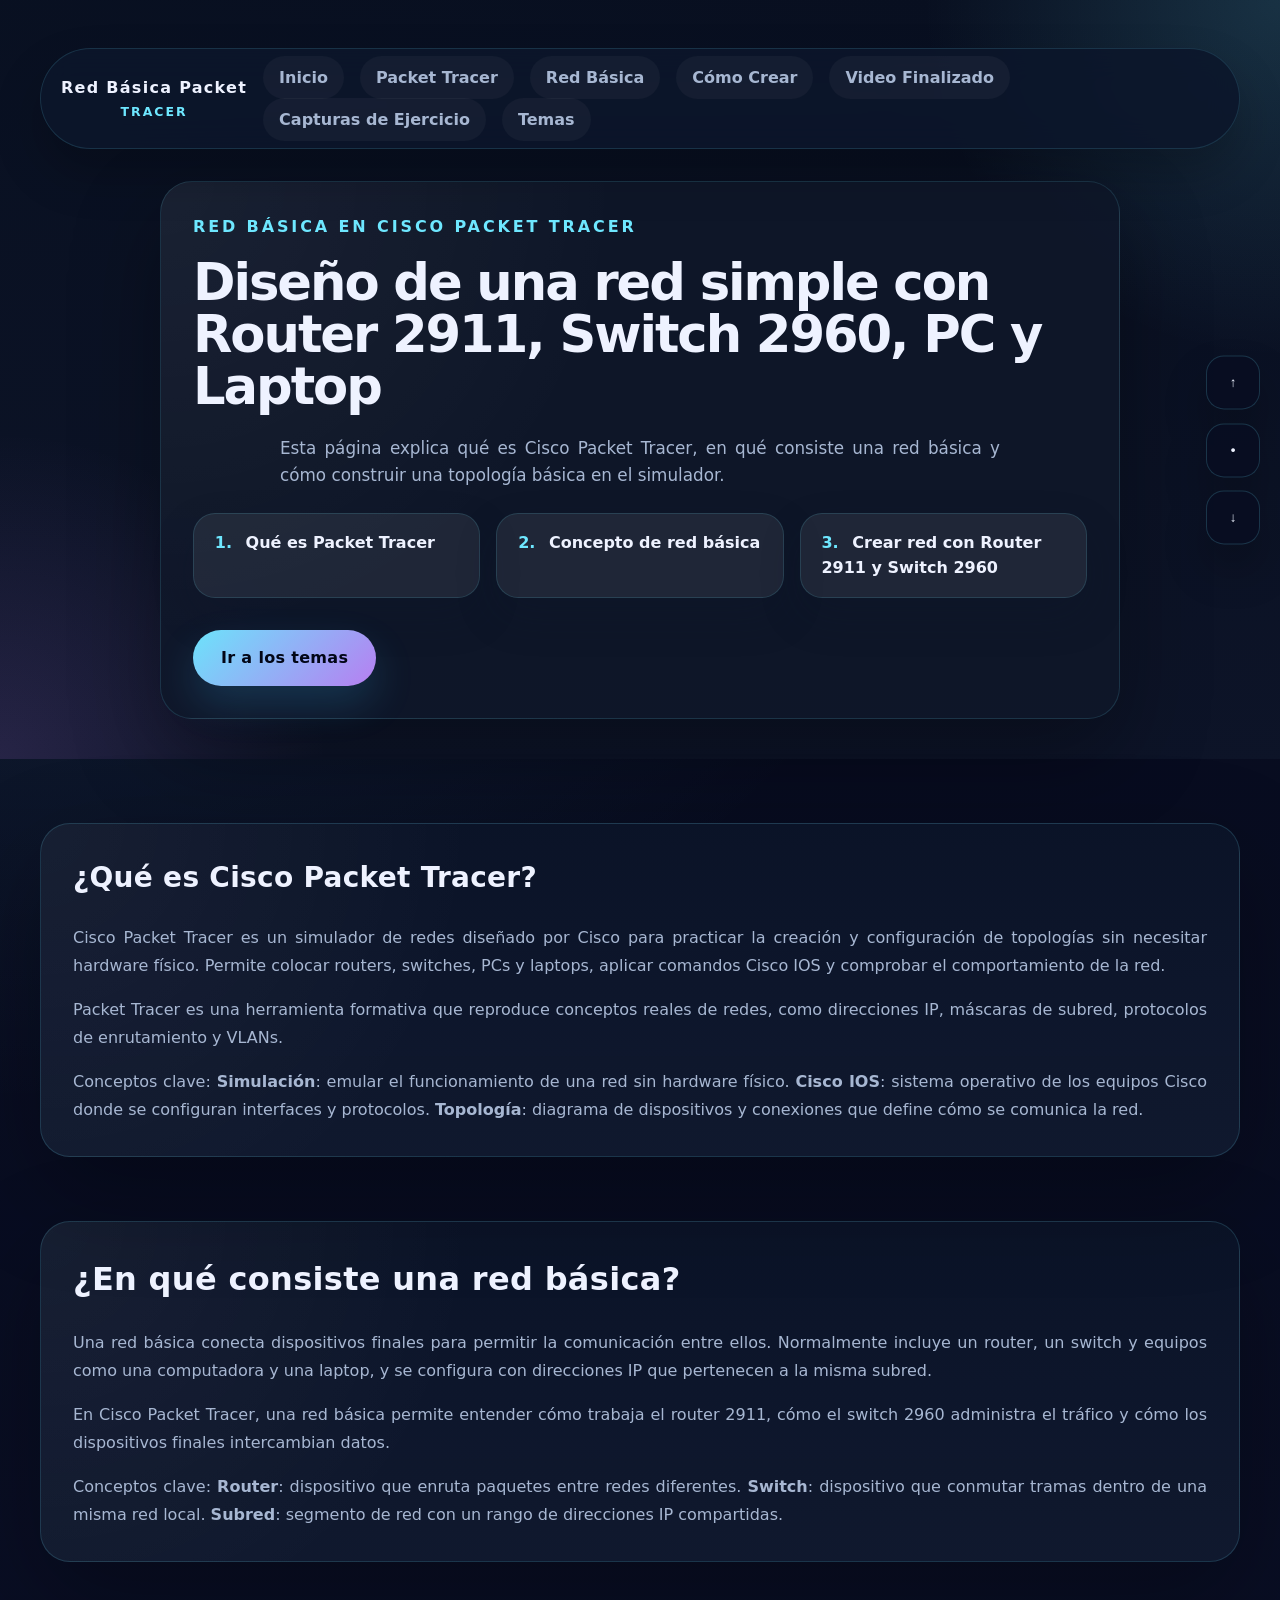
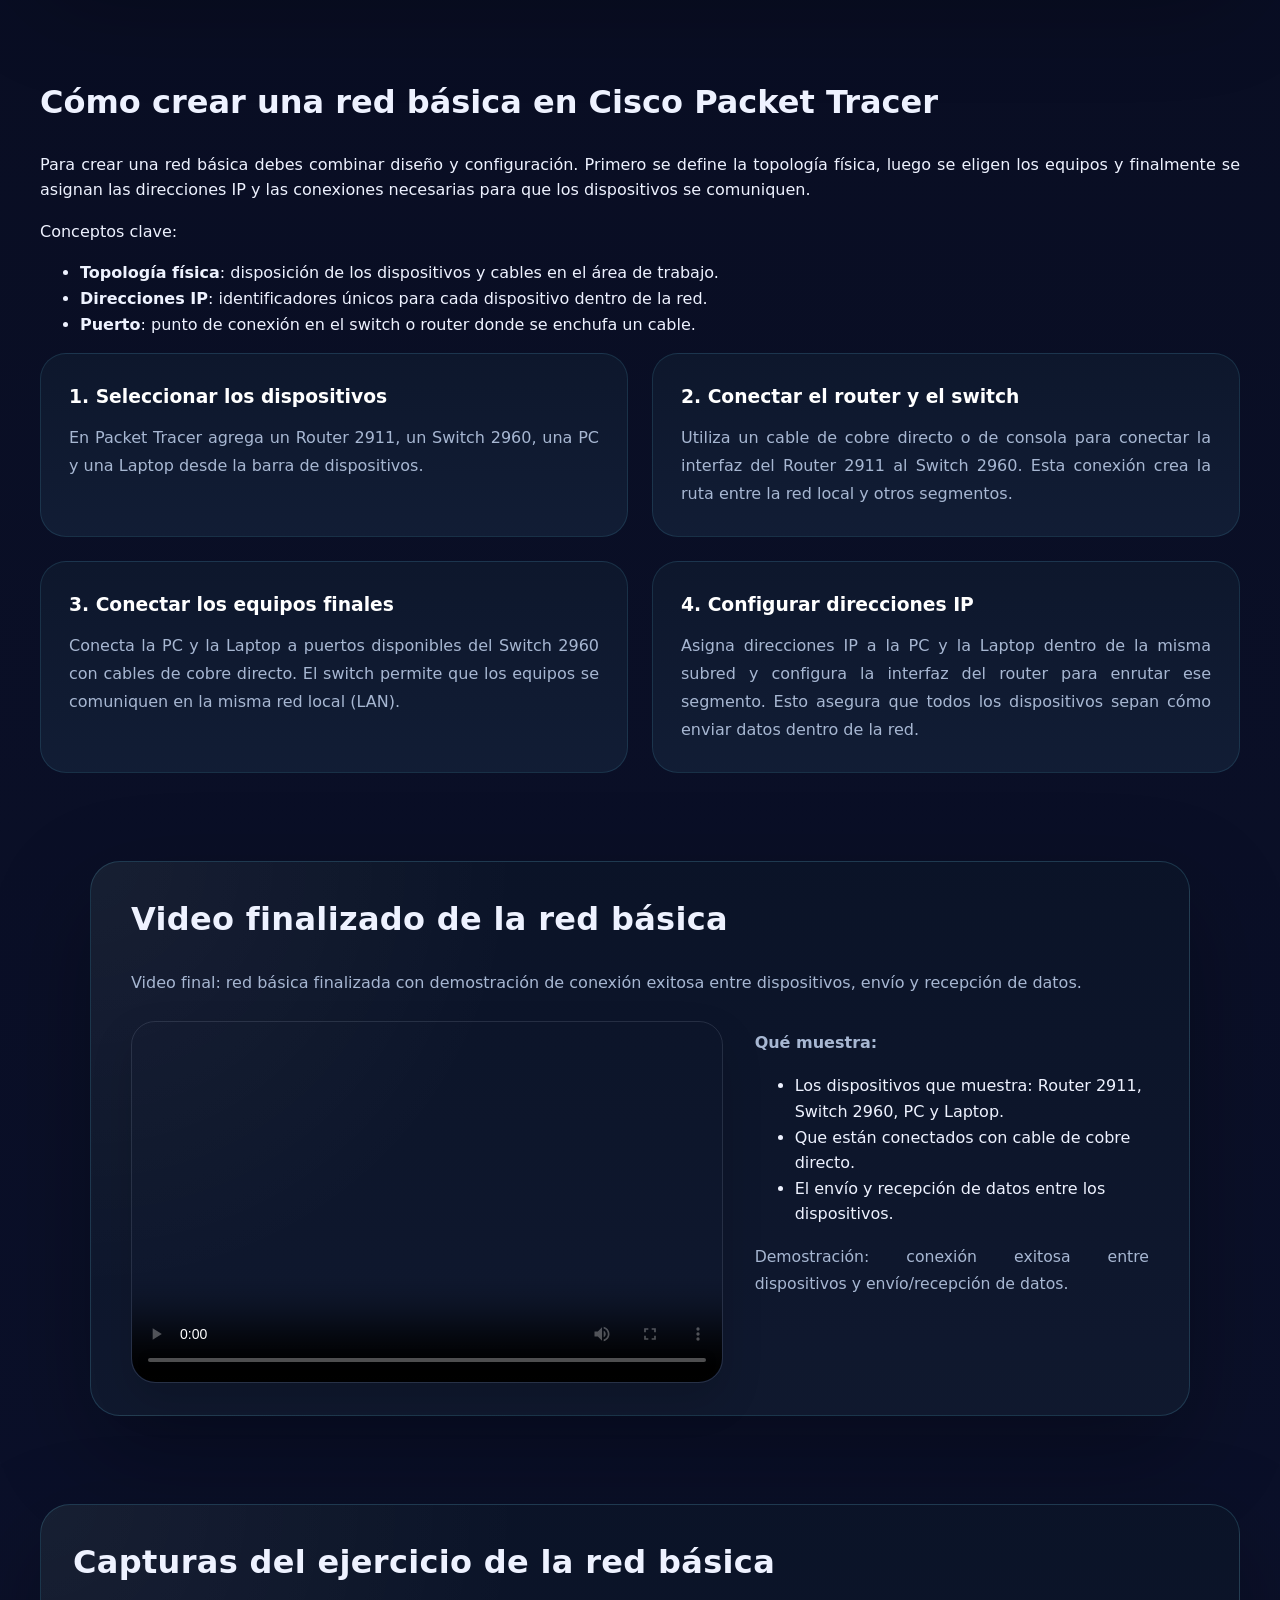
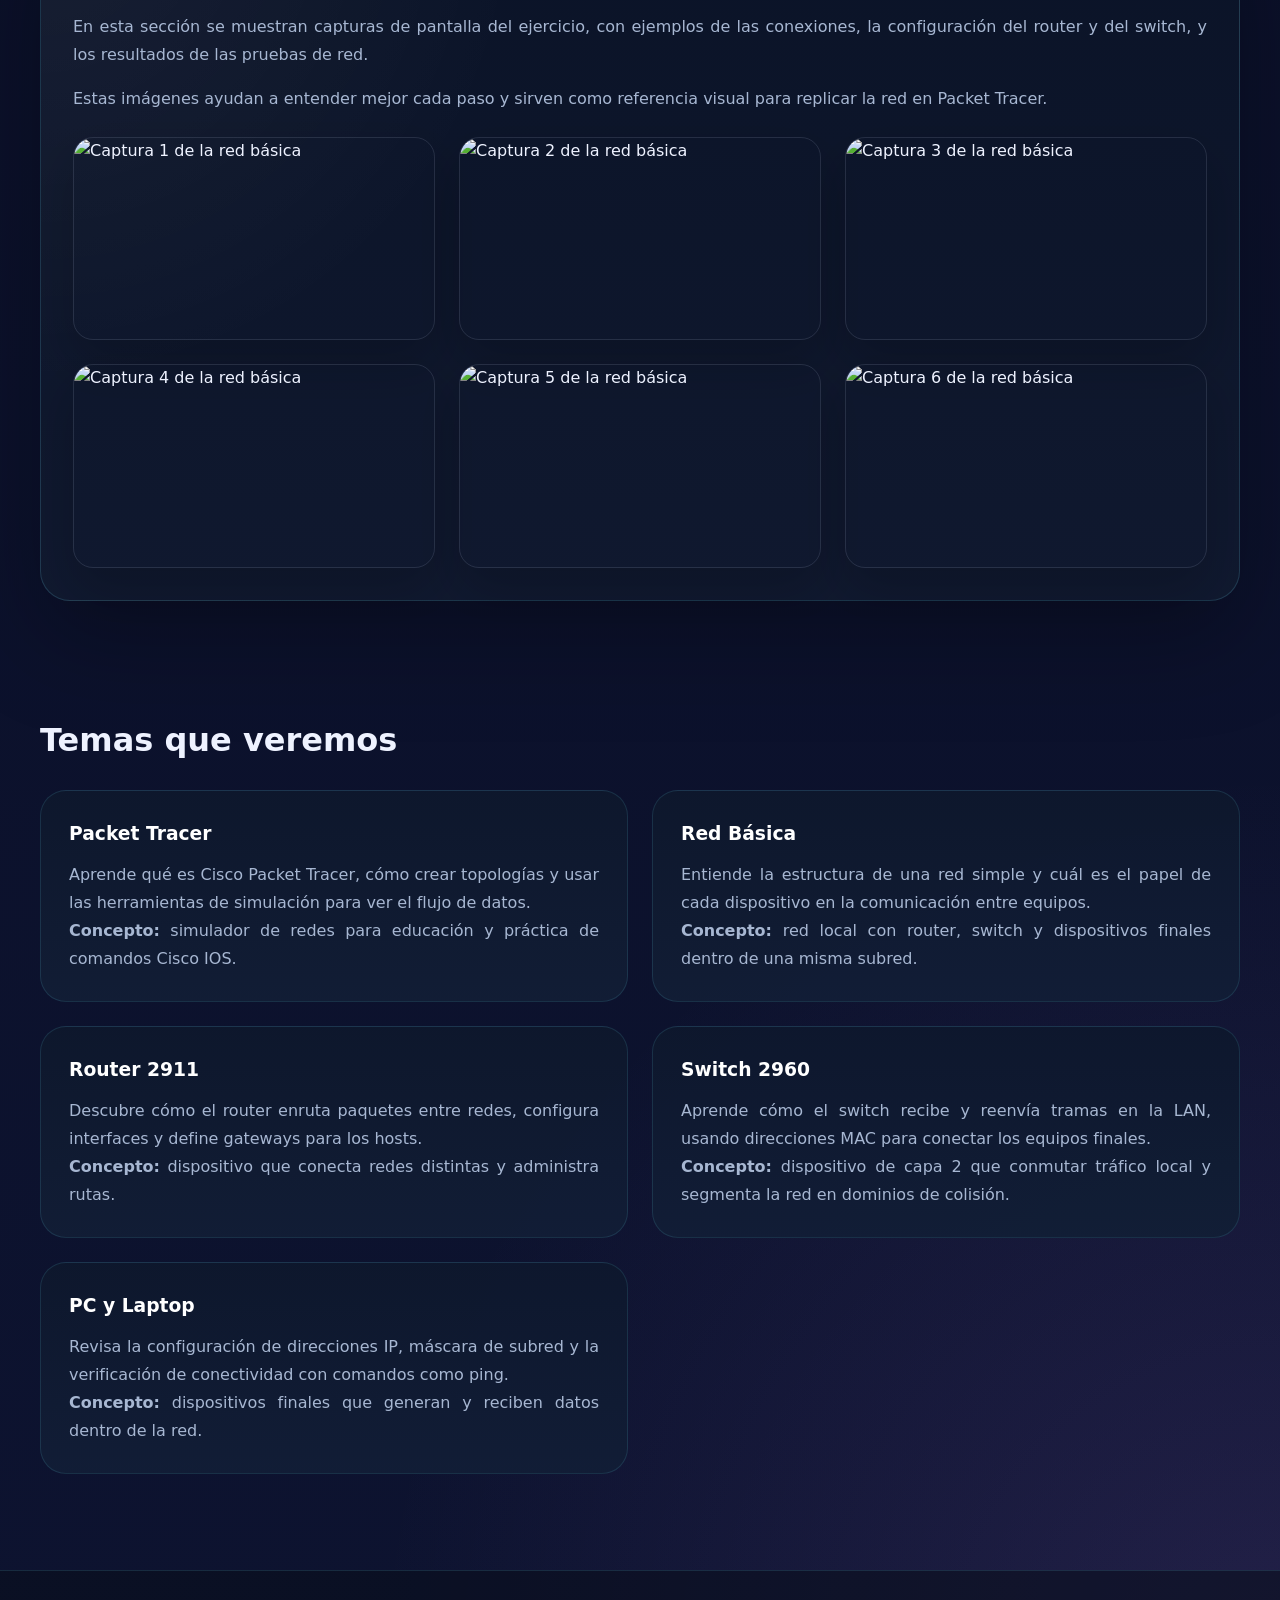
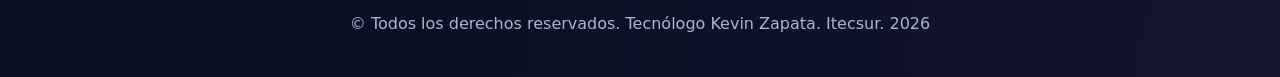
==== index.html @ eb808e5c "Pagina subida" ====
<!DOCTYPE html>
<html lang="es">
<head>
  <meta charset="UTF-8">
  <meta name="viewport" content="width=device-width, initial-scale=1.0">
  <title>Red Básica en Cisco Packet Tracer</title>
  <link rel="stylesheet" href="styles.css">
</head>
<body>
  <header class="hero" id="inicio">
    <nav class="nav">
      <a class="logo" href="index.html">Red Básica Packet <span class="logo__tracer">Tracer</span></a>
      <ul class="nav__list">
        <li><a class="nav__link" href="index.html">Inicio</a></li>
        <li><a class="nav__link" href="packet-tracer.html">Packet Tracer</a></li>
        <li><a class="nav__link" href="red-basica.html">Red Básica</a></li>
        <li><a class="nav__link" href="crear-red.html">Cómo Crear</a></li>
        <li><a class="nav__link" href="index.html#video">Video Finalizado</a></li>
        <li><a class="nav__link" href="index.html#capturas">Capturas de Ejercicio</a></li>
        <li><a class="nav__link" href="index.html#temas">Temas</a></li>
      </ul>
    </nav>
    <div class="hero__content">
      <p class="hero__eyebrow">Red Básica en Cisco Packet Tracer</p>
      <h1 class="hero__title">Diseño de una red simple con Router 2911, Switch 2960, PC y Laptop</h1>
      <p class="hero__subtitle">Esta página explica qué es Cisco Packet Tracer, en qué consiste una red básica y cómo construir una topología básica en el simulador.</p>
      <div class="hero__summary">
        <div class="hero__summary-card"><strong>1.</strong> Qué es Packet Tracer</div>
        <div class="hero__summary-card"><strong>2.</strong> Concepto de red básica</div>
        <div class="hero__summary-card"><strong>3.</strong> Crear red con Router 2911 y Switch 2960</div>
      </div>
      <a class="button" href="#packet-tracer">Ir a los temas</a>
    </div>
  </header>

  <main class="container">
    <section class="section section--intro" id="packet-tracer">
      <div class="card">
        <h2>¿Qué es Cisco Packet Tracer?</h2>
        <p>Cisco Packet Tracer es un simulador de redes diseñado por Cisco para practicar la creación y configuración de topologías sin necesitar hardware físico. Permite colocar routers, switches, PCs y laptops, aplicar comandos Cisco IOS y comprobar el comportamiento de la red.</p>
        <p>Packet Tracer es una herramienta formativa que reproduce conceptos reales de redes, como direcciones IP, máscaras de subred, protocolos de enrutamiento y VLANs.</p>
        <p>Conceptos clave:
          <strong>Simulación</strong>: emular el funcionamiento de una red sin hardware físico.
          <strong>Cisco IOS</strong>: sistema operativo de los equipos Cisco donde se configuran interfaces y protocolos.
          <strong>Topología</strong>: diagrama de dispositivos y conexiones que define cómo se comunica la red.</p>
      </div>
    </section>

    <section class="section section--topic" id="red-basica">
      <div class="card">
        <h2>¿En qué consiste una red básica?</h2>
        <p>Una red básica conecta dispositivos finales para permitir la comunicación entre ellos. Normalmente incluye un router, un switch y equipos como una computadora y una laptop, y se configura con direcciones IP que pertenecen a la misma subred.</p>
        <p>En Cisco Packet Tracer, una red básica permite entender cómo trabaja el router 2911, cómo el switch 2960 administra el tráfico y cómo los dispositivos finales intercambian datos.</p>
        <p>Conceptos clave:
          <strong>Router</strong>: dispositivo que enruta paquetes entre redes diferentes.
          <strong>Switch</strong>: dispositivo que conmutar tramas dentro de una misma red local.
          <strong>Subred</strong>: segmento de red con un rango de direcciones IP compartidas.</p>
      </div>
    </section>

    <section class="section section--topic" id="crear-red">
      <h2>Cómo crear una red básica en Cisco Packet Tracer</h2>
      <p>Para crear una red básica debes combinar diseño y configuración. Primero se define la topología física, luego se eligen los equipos y finalmente se asignan las direcciones IP y las conexiones necesarias para que los dispositivos se comuniquen.</p>
      <p>Conceptos clave:</p>
      <ul>
        <li><strong>Topología física</strong>: disposición de los dispositivos y cables en el área de trabajo.</li>
        <li><strong>Direcciones IP</strong>: identificadores únicos para cada dispositivo dentro de la red.</li>
        <li><strong>Puerto</strong>: punto de conexión en el switch o router donde se enchufa un cable.</li>
      </ul>
      <div class="grid">
        <article class="topic-card">
          <h3>1. Seleccionar los dispositivos</h3>
          <p>En Packet Tracer agrega un Router 2911, un Switch 2960, una PC y una Laptop desde la barra de dispositivos.</p>
        </article>
        <article class="topic-card">
          <h3>2. Conectar el router y el switch</h3>
          <p>Utiliza un cable de cobre directo o de consola para conectar la interfaz del Router 2911 al Switch 2960. Esta conexión crea la ruta entre la red local y otros segmentos.</p>
        </article>
        <article class="topic-card">
          <h3>3. Conectar los equipos finales</h3>
          <p>Conecta la PC y la Laptop a puertos disponibles del Switch 2960 con cables de cobre directo. El switch permite que los equipos se comuniquen en la misma red local (LAN).</p>
        </article>
        <article class="topic-card">
          <h3>4. Configurar direcciones IP</h3>
          <p>Asigna direcciones IP a la PC y la Laptop dentro de la misma subred y configura la interfaz del router para enrutar ese segmento. Esto asegura que todos los dispositivos sepan cómo enviar datos dentro de la red.</p>
        </article>
      </div>
    </section>

    <section class="section section--topic" id="video">
      <div class="card card--media">
        <h2>Video finalizado de la red básica</h2>
        <p>Video final: red básica finalizada con demostración de conexión exitosa entre dispositivos, envío y recepción de datos.</p>
        <div class="media-card">
          <div class="video-wrapper video-medium">
            <video controls preload="metadata" src="Video/1er%20Red%20B%C3%A1sica.mp4" poster="Video/1er%20Red%20B%C3%A1sica.mp4" title="Red básica - demostración de conectividad">
              Lo sentimos, tu navegador no soporta videos HTML5.
            </video>
          </div>
          <div class="media-info">
            <p><strong>Qué muestra:</strong></p>
            <ul>
              <li>Los dispositivos que muestra: Router 2911, Switch 2960, PC y Laptop.</li>
              <li>Que están conectados con cable de cobre directo.</li>
              <li>El envío y recepción de datos entre los dispositivos.</li>
            </ul>
            <p class="media-caption">Demostración: conexión exitosa entre dispositivos y envío/recepción de datos.</p>
          </div>
        </div>
      </div>
    </section>

    <section class="section section--topic" id="capturas">
      <div class="card">
        <h2>Capturas del ejercicio de la red básica</h2>
        <p>En esta sección se muestran capturas de pantalla del ejercicio, con ejemplos de las conexiones, la configuración del router y del switch, y los resultados de las pruebas de red.</p>
        <p>Estas imágenes ayudan a entender mejor cada paso y sirven como referencia visual para replicar la red en Packet Tracer.</p>
        <div class="captures-grid">
          <a class="capture-link" href="Capturas/1.jpg"><img src="Capturas/1.jpg" alt="Captura 1 de la red básica" loading="lazy"></a>
          <a class="capture-link" href="Capturas/2.jpg"><img src="Capturas/2.jpg" alt="Captura 2 de la red básica" loading="lazy"></a>
          <a class="capture-link" href="Capturas/3.jpg"><img src="Capturas/3.jpg" alt="Captura 3 de la red básica" loading="lazy"></a>
          <a class="capture-link" href="Capturas/4.jpg"><img src="Capturas/4.jpg" alt="Captura 4 de la red básica" loading="lazy"></a>
          <a class="capture-link" href="Capturas/5.jpg"><img src="Capturas/5.jpg" alt="Captura 5 de la red básica" loading="lazy"></a>
          <a class="capture-link" href="Capturas/6.jpg"><img src="Capturas/6.jpg" alt="Captura 6 de la red básica" loading="lazy"></a>
        </div>
      </div>
    </section>

    <section id="temas" class="section section--topics">
      <h2>Temas que veremos</h2>
      <div class="grid">
        <a class="topic-card" href="packet-tracer.html">
          <h3>Packet Tracer</h3>
          <p>Aprende qué es Cisco Packet Tracer, cómo crear topologías y usar las herramientas de simulación para ver el flujo de datos.</p>
          <p><strong>Concepto:</strong> simulador de redes para educación y práctica de comandos Cisco IOS.</p>
        </a>
        <a class="topic-card" href="red-basica.html">
          <h3>Red Básica</h3>
          <p>Entiende la estructura de una red simple y cuál es el papel de cada dispositivo en la comunicación entre equipos.</p>
          <p><strong>Concepto:</strong> red local con router, switch y dispositivos finales dentro de una misma subred.</p>
        </a>
        <a class="topic-card" href="router-2911.html">
          <h3>Router 2911</h3>
          <p>Descubre cómo el router enruta paquetes entre redes, configura interfaces y define gateways para los hosts.</p>
          <p><strong>Concepto:</strong> dispositivo que conecta redes distintas y administra rutas.</p>
        </a>
        <a class="topic-card" href="switch-2960.html">
          <h3>Switch 2960</h3>
          <p>Aprende cómo el switch recibe y reenvía tramas en la LAN, usando direcciones MAC para conectar los equipos finales.</p>
          <p><strong>Concepto:</strong> dispositivo de capa 2 que conmutar tráfico local y segmenta la red en dominios de colisión.</p>
        </a>
        <a class="topic-card" href="pc-laptop.html">
          <h3>PC y Laptop</h3>
          <p>Revisa la configuración de direcciones IP, máscara de subred y la verificación de conectividad con comandos como ping.</p>
          <p><strong>Concepto:</strong> dispositivos finales que generan y reciben datos dentro de la red.</p>
        </a>
      </div>
    </section>
  </main>

  <footer class="footer">
    <p>© Todos los derechos reservados. Tecnólogo Kevin Zapata. Itecsur. 2026</p>
  </footer>
  <div class="jump-buttons" aria-label="Navegación rápida">
    <button type="button" data-target="top" title="Ir al inicio">↑</button>
    <button type="button" data-target="middle" title="Ir a la mitad">•</button>
    <button type="button" data-target="bottom" title="Ir al final">↓</button>
  </div>
  <!-- Lightbox para ver capturas en tamaño grande -->
  <div id="lightbox" class="lightbox hidden" aria-hidden="true">
    <button class="lightbox-close" aria-label="Cerrar">✕</button>
    <img src="" alt="" class="lightbox-img">
  </div>

  <script>
    (function(){
      const lightbox = document.getElementById('lightbox');
      const lightboxImg = lightbox.querySelector('.lightbox-img');
      const closeBtn = lightbox.querySelector('.lightbox-close');

      function openLightbox(src, alt){
        lightboxImg.src = src;
        lightboxImg.alt = alt || '';
        lightbox.classList.remove('hidden');
        lightbox.setAttribute('aria-hidden', 'false');
        document.body.style.overflow = 'hidden';
      }

      function closeLightbox(){
        lightbox.classList.add('hidden');
        lightbox.setAttribute('aria-hidden', 'true');
        lightboxImg.src = '';
        document.body.style.overflow = '';
      }

      document.querySelectorAll('.capture-link').forEach(link => {
        link.addEventListener('click', function(e){
          e.preventDefault();
          const img = this.querySelector('img');
          openLightbox(link.href, img.alt);
        });
      });

      closeBtn.addEventListener('click', closeLightbox);
      lightbox.addEventListener('click', function(e){
        if(e.target === lightbox) closeLightbox();
      });
      document.addEventListener('keydown', function(e){
        if(e.key === 'Escape' && !lightbox.classList.contains('hidden')) closeLightbox();
      });
    })();
  </script>
  <script src="scripts.js"></script>
</body>
</html>
---- styles.css ----
:root {
  --bg: #070b1d;
  --bg-alt: #0d1330;
  --surface: rgba(10, 18, 41, 0.88);
  --surface-alt: rgba(18, 27, 58, 0.92);
  --text: #eef2ff;
  --text-muted: #a7b7d2;
  --accent: #6ee7ff;
  --accent-dark: #38bdf8;
  --accent-strong: #c084fc;
  --border: rgba(110, 231, 255, 0.18);
}

* {
  box-sizing: border-box;
}

html, body {
  margin: 0;
  min-height: 100%;
  font-family: Inter, system-ui, -apple-system, BlinkMacSystemFont, 'Segoe UI', sans-serif;
  color: var(--text);
  scroll-behavior: smooth;
  background: radial-gradient(circle at top left, rgba(110, 231, 255, 0.14), transparent 22%),
              radial-gradient(circle at bottom right, rgba(192, 132, 252, 0.12), transparent 18%),
              linear-gradient(180deg, var(--bg) 0%, var(--bg-alt) 100%);
}

body {
  line-height: 1.6;
}

a {
  color: inherit;
  text-decoration: none;
}

.hero {
  display: flex;
  flex-direction: column;
  align-items: stretch;
  justify-content: flex-start;
  min-height: 75vh;
  padding: 3rem 1.5rem 2.5rem;
  background: radial-gradient(circle at top right, rgba(110, 231, 255, 0.16), transparent 24%),
              radial-gradient(circle at bottom left, rgba(192, 132, 252, 0.14), transparent 22%),
              linear-gradient(180deg, rgba(8, 15, 32, 0.96) 0%, rgba(13, 20, 40, 0.98) 100%);
}

.hero__content {
  max-width: 960px;
  text-align: left;
  margin: 0 auto;
  padding: 2rem;
  background: radial-gradient(circle at top left, rgba(255, 255, 255, 0.05), transparent 42%),
              rgba(15, 23, 42, 0.88);
  border: 1px solid rgba(110, 231, 255, 0.14);
  border-radius: 32px;
  box-shadow: 0 35px 90px rgba(0, 0, 0, 0.32);
}

.nav {
  display: flex;
  align-items: center;
  justify-content: space-between;
  width: min(1200px, 100% - 2rem);
  margin: 0 auto 2rem;
  padding: 1rem 1.25rem;
  gap: 1rem;
  background: rgba(12, 22, 43, 0.88);
  border: 1px solid rgba(110, 231, 255, 0.14);
  border-radius: 999px;
  box-shadow: 0 24px 48px rgba(0, 0, 0, 0.22);
  backdrop-filter: blur(16px);
}

.logo {
  color: var(--text);
  font-weight: 700;
  font-size: 1rem;
  letter-spacing: 0.08em;
  display: inline-flex;
  flex-direction: column;
  align-items: center;
  gap: 0.08rem;
  white-space: nowrap;
}

.logo__tracer {
  display: block;
  font-size: 0.78rem;
  letter-spacing: 0.16em;
  text-transform: uppercase;
  color: var(--accent);
  font-weight: 800;
}

.nav__list {
  display: flex;
  flex-wrap: wrap;
  align-items: center;
  gap: 1rem;
  list-style: none;
  margin: 0;
  padding: 0;
}

.nav__link {
  color: var(--text-muted);
  padding: 0.75rem 1rem;
  transition: color 0.25s ease, background-color 0.25s ease, transform 0.25s ease;
  border-radius: 999px;
  background: rgba(255, 255, 255, 0.04);
  font-weight: 600;
}

.nav__link:hover,
.nav__link:focus {
  color: var(--accent-strong);
  background-color: rgba(110, 231, 255, 0.16);
}

.hero__eyebrow {
  margin: 0 0 1rem;
  color: var(--accent);
  font-weight: 700;
  letter-spacing: 0.18em;
  text-transform: uppercase;
}

.hero__title {
  margin: 0;
  font-size: clamp(2.75rem, 4vw, 4.5rem);
  line-height: 1.02;
  letter-spacing: -0.04em;
}

.hero__subtitle {
  margin: 1.4rem auto 1.5rem;
  max-width: 720px;
  color: var(--text-muted);
  font-size: 1.05rem;
}

.hero__summary {
  display: grid;
  grid-template-columns: repeat(3, minmax(0, 1fr));
  gap: 1rem;
  margin: 0 auto 2rem;
  max-width: 960px;
}

p {
  text-align: justify;
  text-justify: inter-word;
}

.section--topic h2,
.section--topics h2 {
  margin-bottom: 1.5rem;
  font-size: 2rem;
}

.hero__summary-card {
  background: rgba(255, 255, 255, 0.07);
  border: 1px solid rgba(110, 231, 255, 0.14);
  border-radius: 22px;
  padding: 1rem 1.3rem;
  color: var(--text);
  font-weight: 700;
  box-shadow: 0 18px 40px rgba(15, 23, 42, 0.22);
}

.hero__summary-card strong {
  color: var(--accent);
  margin-right: 0.5rem;
}

.button {
  display: inline-flex;
  align-items: center;
  justify-content: center;
  padding: 0.95rem 1.75rem;
  border-radius: 999px;
  background: linear-gradient(135deg, rgba(110, 231, 255, 0.98), rgba(192, 132, 252, 0.95));
  color: #020617;
  font-weight: 700;
  letter-spacing: 0.02em;
  box-shadow: 0 18px 40px rgba(56, 189, 248, 0.18);
  transition: transform 0.25s ease, box-shadow 0.25s ease, background 0.25s ease;
}

.button:hover {
  background: linear-gradient(135deg, rgba(192, 132, 252, 1), rgba(110, 231, 255, 1));
  transform: translateY(-2px);
  box-shadow: 0 24px 64px rgba(79, 74, 242, 0.26);
}

.container {
  width: min(1200px, 100% - 2rem);
  margin: 0 auto;
  padding: 4rem 0 2rem;
}

.section {
  margin-bottom: 2.5rem;
}

.section--intro {
  display: grid;
  grid-template-columns: 1fr;
  gap: 1.5rem;
}

.card {
  background: radial-gradient(circle at top left, rgba(255,255,255,0.05), transparent 35%),
              linear-gradient(180deg, rgba(11, 20, 40, 0.96), rgba(16, 25, 47, 0.98));
  border: 1px solid rgba(110, 231, 255, 0.16);
  border-radius: 30px;
  padding: 2rem;
  box-shadow: 0 36px 100px rgba(0, 0, 0, 0.28);
}

.card h2 {
  margin-top: 0;
  font-size: 1.75rem;
  letter-spacing: 0.01em;
}

.card p {
  margin: 1rem 0 0;
  color: var(--text-muted);
  line-height: 1.75;
}

.media-card {
  margin-top: 1.5rem;
}

/* Media card: centro, disposición responsiva y mejor presentación de la información */
.card--media {
  max-width: 1100px;
  margin: 0 auto;
  padding: 2rem 2.5rem;
}

.media-card {
  display: flex;
  flex-direction: column;
  align-items: center;
  gap: 1rem;
}

.media-card .video-wrapper {
  flex: 1 1 60%;
  width: 100%;
}

.media-info {
  flex: 1 1 40%;
  max-width: 520px;
  color: var(--text);
}

.media-info p {
  color: var(--text-muted);
  margin: 0.5rem 0;
}

.media-caption {
  margin-top: 0.75rem;
  color: var(--text);
  font-size: 1rem;
}

@media (min-width: 920px) {
  .media-card {
    flex-direction: row;
    align-items: flex-start;
    gap: 2rem;
  }
}

.video-wrapper {
  position: relative;
  width: 100%;
  overflow: hidden;
  border-radius: 24px;
  border: 1px solid rgba(148, 163, 184, 0.18);
  box-shadow: 0 18px 40px rgba(0, 0, 0, 0.15);
}

.video-wrapper video {
  width: 100%;
  display: block;
  border-radius: 24px;
}

/* Video en tamaño mediano: se centra y limita el ancho para verse bien */
.video-wrapper.video-medium {
  max-width: 900px; /* aumentado para previsualización más grande */
  margin: 0 auto;
}

/* Asegura que la imagen poster y el video respeten el tamaño mediano */
.video-wrapper.video-medium video {
  width: 100%;
  height: auto;
  max-height: 506px; /* 16:9 para 900px de ancho */
  min-height: 360px; /* asegura previsualización más visible en pantallas grandes */
  object-fit: contain;
  display: block;
  border-radius: 24px;
}

@media (max-width: 760px) {
  .video-wrapper.video-medium {
    max-width: 100%;
    padding: 0 1rem;
  }
  .video-wrapper.video-medium video {
    max-height: none;
  }
}

.media-caption {
  margin-top: 1rem;
  color: var(--text-muted);
  font-size: 0.98rem;
}

.captures-grid {
  display: grid;
  grid-template-columns: repeat(2, minmax(0, 1fr)); /* columnas más grandes */
  gap: 1.25rem;
  margin: 1.5rem auto 0;
  max-width: 1280px; /* centra y limita el ancho de la galería (más grande) */
}

.captures-grid img {
  width: 100%;
  display: block;
  border-radius: 20px;
  border: 1px solid rgba(148, 163, 184, 0.18);
  box-shadow: 0 22px 50px rgba(0, 0, 0, 0.18);
  object-fit: cover;
  aspect-ratio: 16 / 9; /* un poco más panorámico */
  height: auto;
}

@media (min-width: 1200px) {
  .captures-grid {
    grid-template-columns: repeat(3, minmax(0, 1fr));
    gap: 1.5rem;
  }
}

@media (max-width: 920px) {
  .captures-grid {
    grid-template-columns: 1fr;
    max-width: 100%;
    padding: 0 1rem;
  }
}

/* Lightbox / modal para ver imágenes en tamaño completo */
.lightbox {
  position: fixed;
  inset: 0;
  display: flex;
  align-items: center;
  justify-content: center;
  background: rgba(0,0,0,0.75);
  z-index: 9999;
  padding: 2rem;
}
.lightbox.hidden { display: none; }
.lightbox-img {
  max-width: 92%;
  max-height: 92%;
  border-radius: 12px;
  box-shadow: 0 30px 80px rgba(0,0,0,0.6);
  object-fit: contain;
}
.lightbox-close {
  position: absolute;
  top: 1rem;
  right: 1rem;
  background: rgba(0,0,0,0.65);
  color: #fff;
  border: none;
  font-size: 1.6rem;
  width: 44px;
  height: 44px;
  border-radius: 999px;
  cursor: pointer;
}
.capture-link { display: block; }
.capture-link img { cursor: zoom-in; filter: saturate(1.05); transition: transform 0.3s ease, filter 0.3s ease; }
.capture-link img:hover { transform: scale(1.02); filter: saturate(1.15); }
.jump-buttons {
  position: fixed;
  right: 1.25rem;
  top: 50%;
  transform: translateY(-50%);
  display: flex;
  flex-direction: column;
  gap: 0.85rem;
  z-index: 10000;
}
.jump-buttons button {
  width: 54px;
  height: 54px;
  border-radius: 18px;
  background: rgba(8, 14, 34, 0.9);
  border: 1px solid rgba(110, 231, 255, 0.18);
  color: var(--text);
  font-weight: 700;
  cursor: pointer;
  box-shadow: 0 24px 44px rgba(0, 0, 0, 0.24);
  transition: transform 0.25s ease, background 0.25s ease, border-color 0.25s ease;
}
.jump-buttons button:hover {
  transform: translateX(-4px);
  background: linear-gradient(135deg, rgba(110, 231, 255, 0.95), rgba(192, 132, 252, 0.95));
  border-color: rgba(255, 255, 255, 0.3);
}
@media (max-width: 920px) {
  .jump-buttons { display: none; }
}

.section--topic,
.section--topics {
  padding: 1.5rem 0;
}

.section--topic h2,
.section--topics h2 {
  margin-bottom: 1.5rem;
  font-size: 2rem;
}

.grid {
  display: grid;
  grid-template-columns: repeat(2, minmax(0, 1fr));
  gap: 1.5rem;
}

.topic-card {
  background: linear-gradient(180deg, rgba(14, 24, 45, 0.96), rgba(18, 30, 54, 0.96));
  border: 1px solid rgba(110, 231, 255, 0.12);
  border-radius: 26px;
  padding: 1.75rem;
  transition: transform 0.25s ease, border-color 0.25s ease, background 0.25s ease, box-shadow 0.25s ease;
}

.topic-card:hover {
  transform: translateY(-5px);
  border-color: rgba(110, 231, 255, 0.48);
  background: linear-gradient(180deg, rgba(12, 18, 36, 0.98), rgba(18, 28, 52, 1));
  box-shadow: 0 34px 72px rgba(15, 23, 54, 0.28);
}

.topic-card h3 {
  margin: 0 0 0.75rem;
  color: #fff;
}

.topic-card p {
  margin: 0;
  color: var(--text-muted);
  line-height: 1.75;
}

.footer {
  padding: 1.5rem 1rem;
  text-align: center;
  color: var(--text-muted);
  border-top: 1px solid rgba(110, 231, 255, 0.13);
  display: flex;
  justify-content: center;
  align-items: center;
  background: rgba(8, 13, 27, 0.55);
}

@media (max-width: 920px) {
  .grid,
  .hero__summary {
    grid-template-columns: 1fr;
  }

  .hero {
    padding: 3rem 1rem 2rem;
  }
}

@media (max-width: 560px) {
  .hero__title {
    font-size: 2.5rem;
  }

  .button {
    width: 100%;
  }

  .nav {
    flex-direction: column;
    align-items: stretch;
  }

  .nav__list {
    width: 100%;
    justify-content: space-between;
  }
}
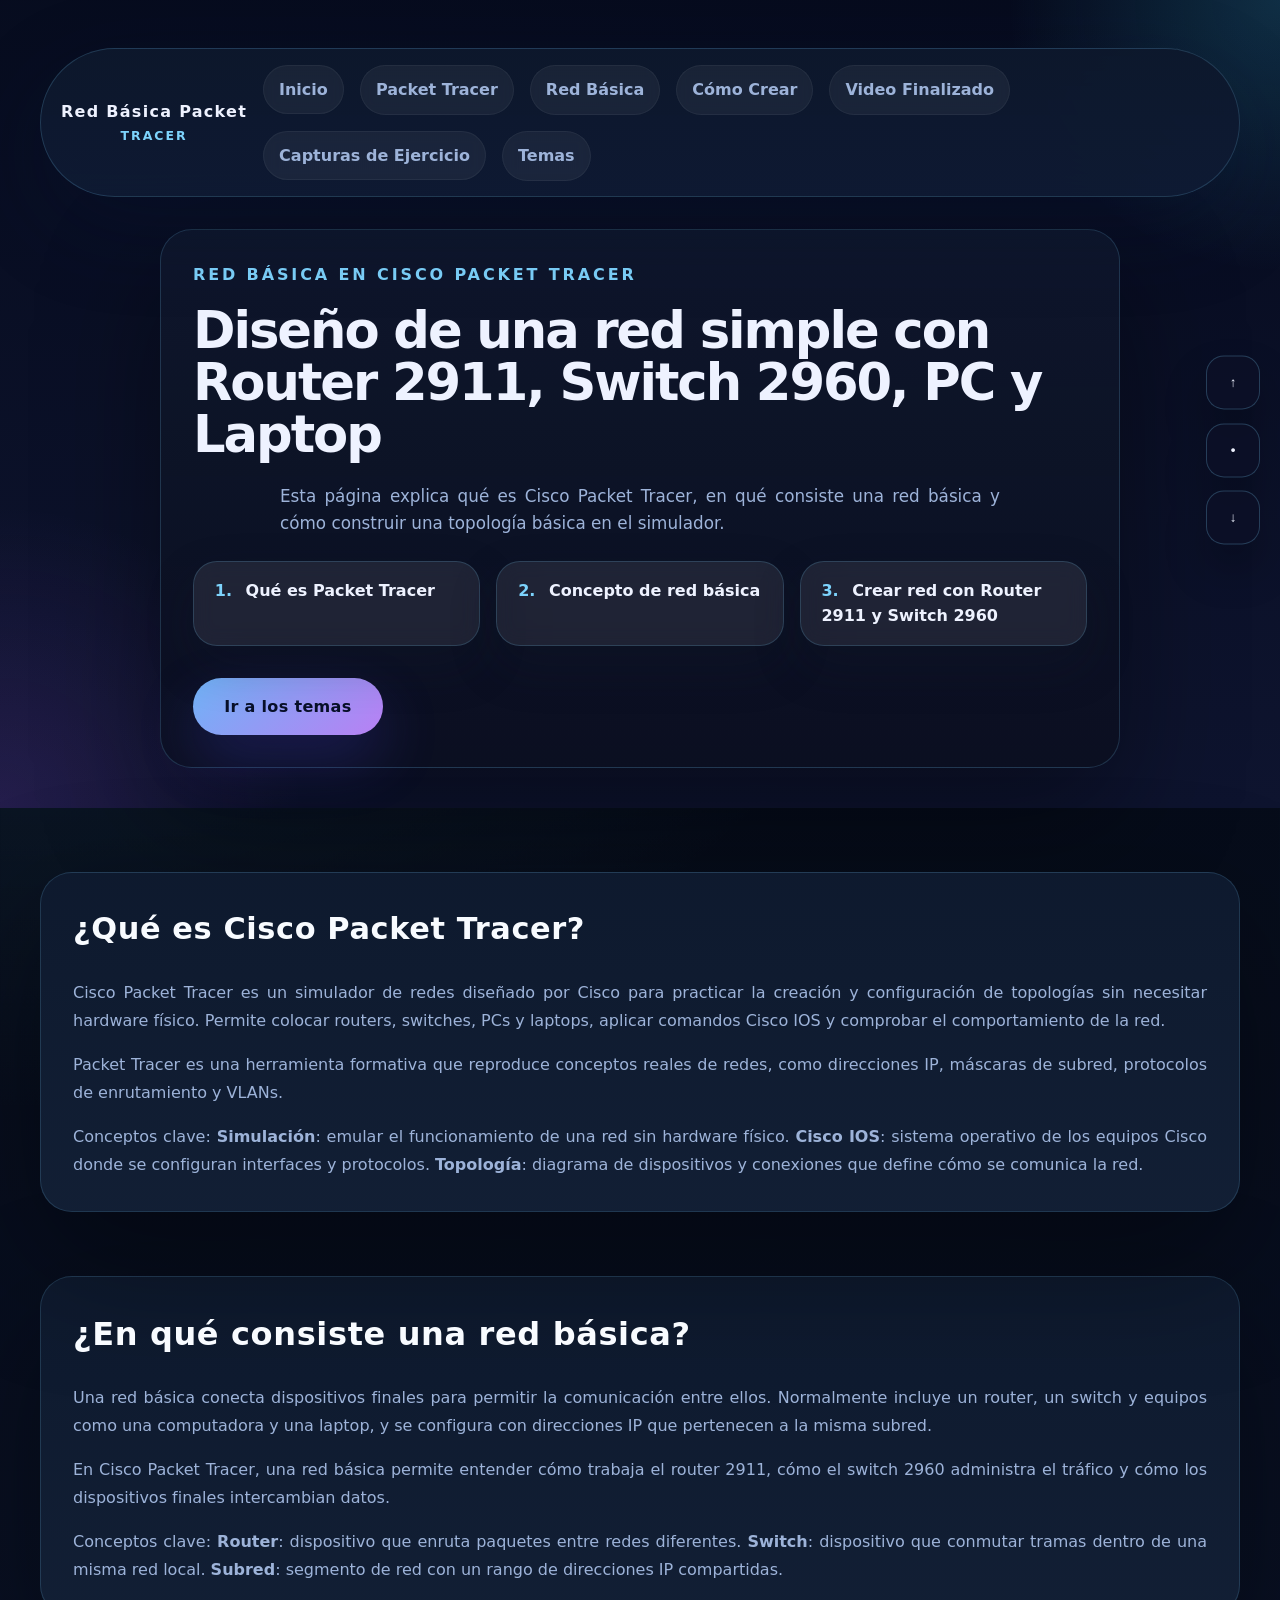
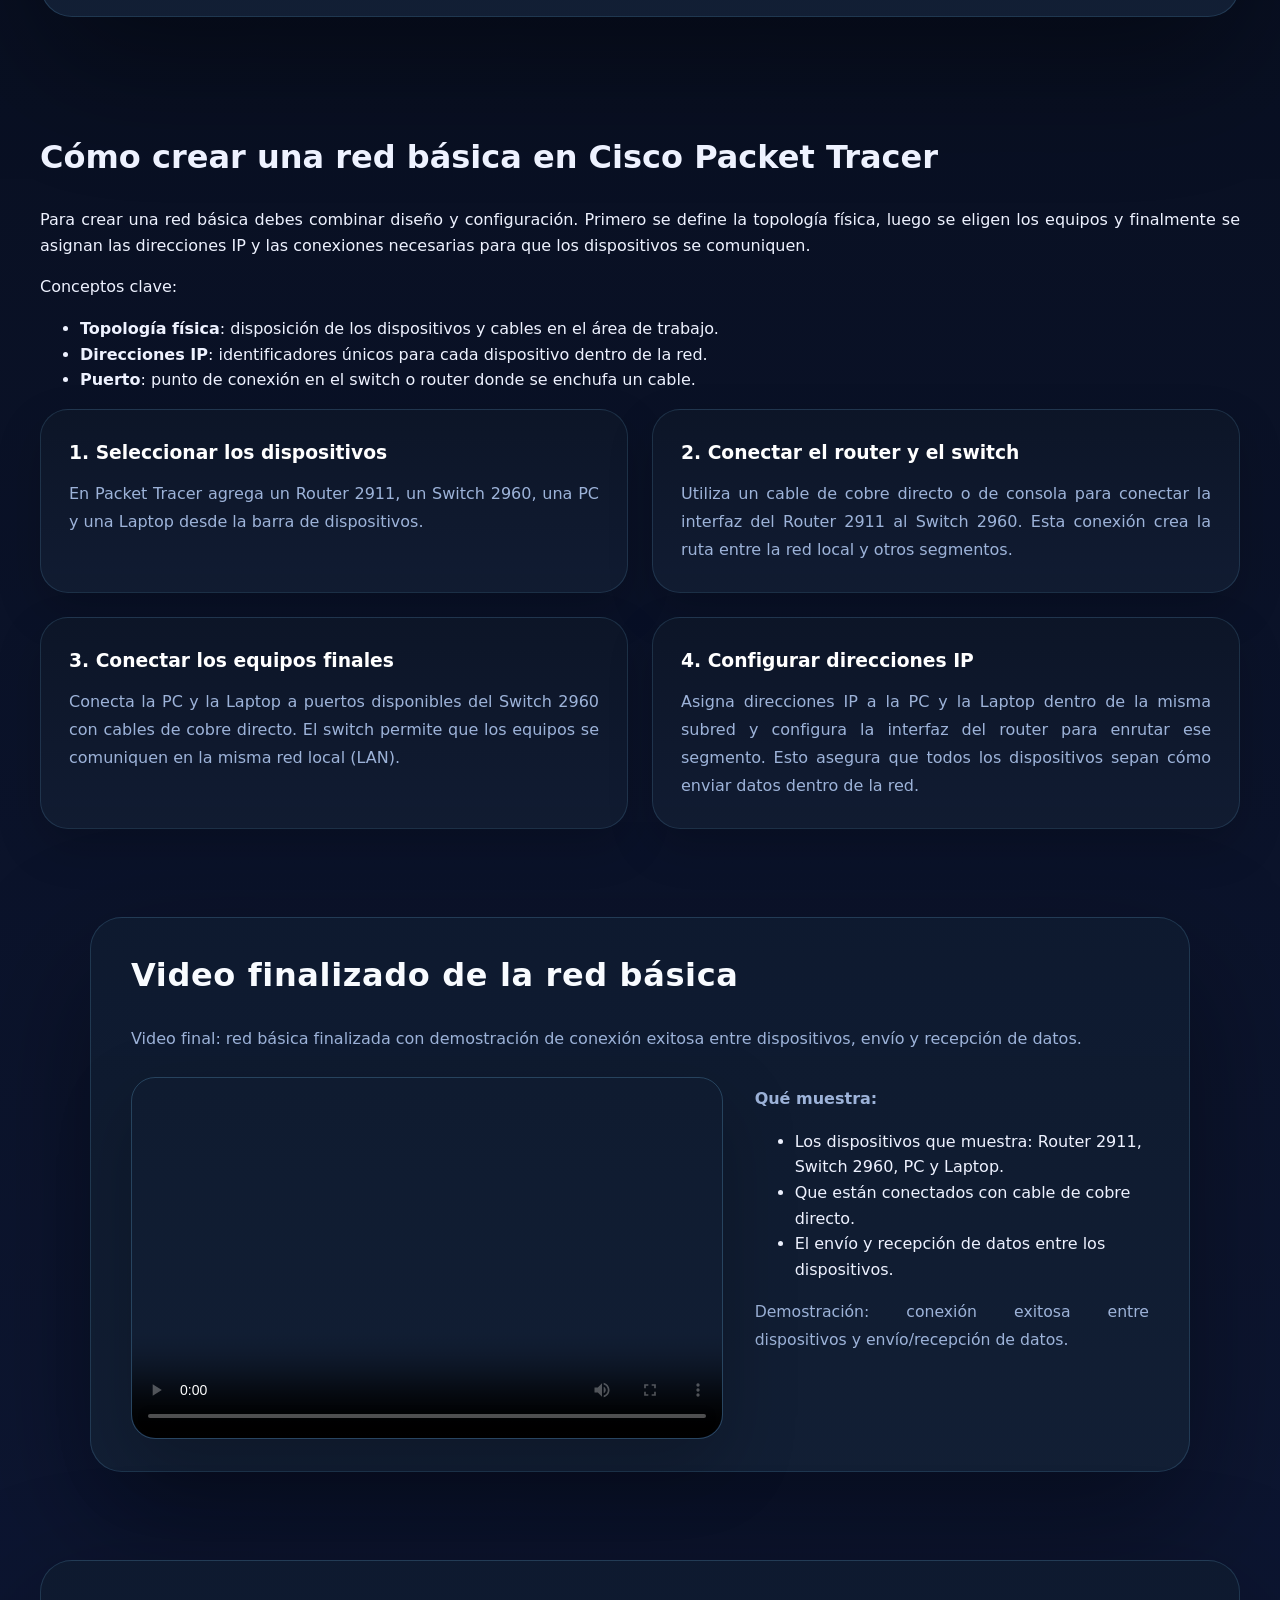
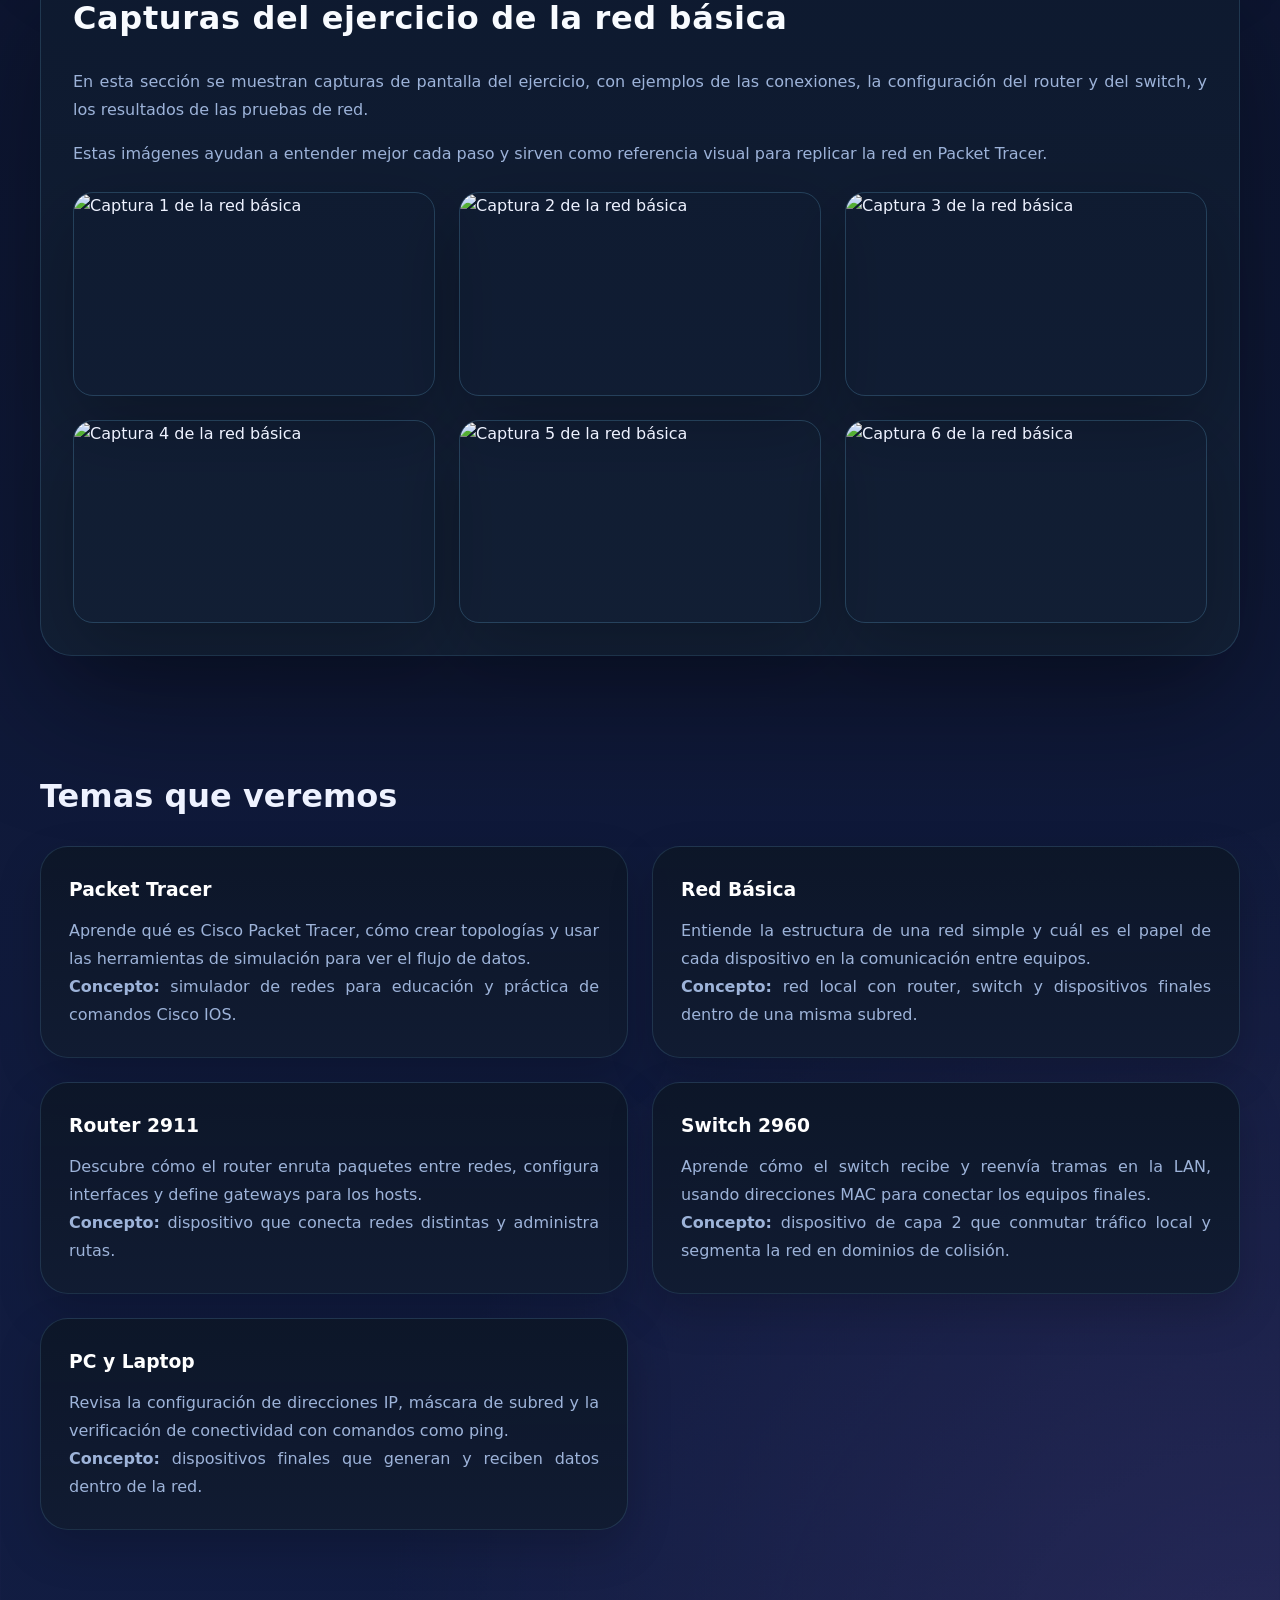
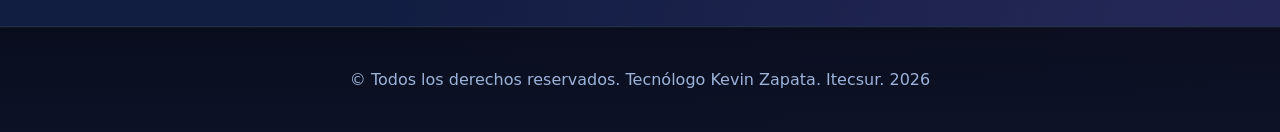
==== commit a112407c: "Añadir capturas del ejercicio y actualizar video" ====
--- a/index.html
+++ b/index.html
@@ -93,7 +93,7 @@
         <p>Video final: red básica finalizada con demostración de conexión exitosa entre dispositivos, envío y recepción de datos.</p>
         <div class="media-card">
           <div class="video-wrapper video-medium">
-            <video controls preload="metadata" src="Video/1er%20Red%20B%C3%A1sica.mp4" poster="Video/1er%20Red%20B%C3%A1sica.mp4" title="Red básica - demostración de conectividad">
+            <video controls preload="metadata" src="Video/1er-Red-Basica.mp4" poster="Video/1er-Red-Basica.mp4" title="Red básica - demostración de conectividad">
               Lo sentimos, tu navegador no soporta videos HTML5.
             </video>
           </div>
--- a/styles.css
+++ b/styles.css
@@ -1,14 +1,16 @@
 :root {
-  --bg: #070b1d;
-  --bg-alt: #0d1330;
-  --surface: rgba(10, 18, 41, 0.88);
-  --surface-alt: rgba(18, 27, 58, 0.92);
+  --bg: #040912;
+  --bg-alt: #121d43;
+  --surface: rgba(10, 18, 41, 0.96);
+  --surface-alt: rgba(18, 27, 60, 0.96);
   --text: #eef2ff;
-  --text-muted: #a7b7d2;
-  --accent: #6ee7ff;
+  --text-muted: #9db3d9;
+  --accent: #7dd3fc;
   --accent-dark: #38bdf8;
-  --accent-strong: #c084fc;
-  --border: rgba(110, 231, 255, 0.18);
+  --accent-strong: #d8b4fe;
+  --accent-soft: #93c5fd;
+  --border: rgba(125, 211, 252, 0.24);
+  --surface-glow: rgba(126, 211, 252, 0.1);
 }
 
 * {
@@ -42,9 +44,9 @@
   justify-content: flex-start;
   min-height: 75vh;
   padding: 3rem 1.5rem 2.5rem;
-  background: radial-gradient(circle at top right, rgba(110, 231, 255, 0.16), transparent 24%),
-              radial-gradient(circle at bottom left, rgba(192, 132, 252, 0.14), transparent 22%),
-              linear-gradient(180deg, rgba(8, 15, 32, 0.96) 0%, rgba(13, 20, 40, 0.98) 100%);
+  background: radial-gradient(circle at top right, rgba(58, 207, 243, 0.18), transparent 18%),
+              radial-gradient(circle at bottom left, rgba(168, 85, 247, 0.14), transparent 20%),
+              linear-gradient(180deg, rgba(6, 11, 30, 0.96) 0%, rgba(14, 20, 47, 1) 100%);
 }
 
 .hero__content {
@@ -52,11 +54,10 @@
   text-align: left;
   margin: 0 auto;
   padding: 2rem;
-  background: radial-gradient(circle at top left, rgba(255, 255, 255, 0.05), transparent 42%),
-              rgba(15, 23, 42, 0.88);
-  border: 1px solid rgba(110, 231, 255, 0.14);
+  background: linear-gradient(180deg, rgba(15, 23, 44, 0.95), rgba(11, 15, 32, 0.9));
+  border: 1px solid rgba(125, 211, 252, 0.18);
   border-radius: 32px;
-  box-shadow: 0 35px 90px rgba(0, 0, 0, 0.32);
+  box-shadow: 0 44px 120px rgba(0, 0, 0, 0.38);
 }
 
 .nav {
@@ -67,11 +68,11 @@
   margin: 0 auto 2rem;
   padding: 1rem 1.25rem;
   gap: 1rem;
-  background: rgba(12, 22, 43, 0.88);
-  border: 1px solid rgba(110, 231, 255, 0.14);
+  background: linear-gradient(180deg, rgba(13, 24, 44, 0.96), rgba(15, 27, 52, 0.92));
+  border: 1px solid rgba(125, 211, 252, 0.18);
   border-radius: 999px;
-  box-shadow: 0 24px 48px rgba(0, 0, 0, 0.22);
-  backdrop-filter: blur(16px);
+  box-shadow: 0 30px 90px rgba(10, 20, 50, 0.24);
+  backdrop-filter: blur(22px);
 }
 
 .logo {
@@ -106,15 +107,18 @@
 }
 
 .nav__link {
+  display: inline-flex;
+  align-items: center;
   color: var(--text-muted);
   padding: 0.75rem 1rem;
-  transition: color 0.25s ease, background-color 0.25s ease, transform 0.25s ease;
+  transition: color 0.25s ease, background-color 0.25s ease, transform 0.25s ease, box-shadow 0.25s ease, filter 0.25s ease;
   border-radius: 999px;
-  background: rgba(255, 255, 255, 0.04);
+  background: rgba(255, 255, 255, 0.05);
   font-weight: 600;
-}
-
-.nav__link:hover,
+  box-shadow: inset 0 0 0 1px rgba(255, 255, 255, 0.05);
+  backdrop-filter: blur(6px);
+}
+
 .nav__link:focus {
   color: var(--accent-strong);
   background-color: rgba(110, 231, 255, 0.16);
@@ -162,13 +166,14 @@
 }
 
 .hero__summary-card {
-  background: rgba(255, 255, 255, 0.07);
-  border: 1px solid rgba(110, 231, 255, 0.14);
-  border-radius: 22px;
+  background: rgba(255, 255, 255, 0.08);
+  border: 1px solid rgba(125, 211, 252, 0.18);
+  border-radius: 24px;
   padding: 1rem 1.3rem;
   color: var(--text);
   font-weight: 700;
-  box-shadow: 0 18px 40px rgba(15, 23, 42, 0.22);
+  box-shadow: 0 20px 48px rgba(15, 23, 42, 0.24);
+  backdrop-filter: blur(10px);
 }
 
 .hero__summary-card strong {
@@ -180,20 +185,21 @@
   display: inline-flex;
   align-items: center;
   justify-content: center;
-  padding: 0.95rem 1.75rem;
+  padding: 1rem 1.95rem;
   border-radius: 999px;
-  background: linear-gradient(135deg, rgba(110, 231, 255, 0.98), rgba(192, 132, 252, 0.95));
-  color: #020617;
+  background: linear-gradient(135deg, rgba(116, 185, 255, 0.96), rgba(192, 132, 252, 0.96));
+  color: #081029;
   font-weight: 700;
   letter-spacing: 0.02em;
-  box-shadow: 0 18px 40px rgba(56, 189, 248, 0.18);
-  transition: transform 0.25s ease, box-shadow 0.25s ease, background 0.25s ease;
+  box-shadow: 0 24px 60px rgba(79, 70, 242, 0.24);
+  transition: transform 0.25s ease, box-shadow 0.25s ease, background 0.25s ease, filter 0.25s ease;
 }
 
 .button:hover {
-  background: linear-gradient(135deg, rgba(192, 132, 252, 1), rgba(110, 231, 255, 1));
-  transform: translateY(-2px);
-  box-shadow: 0 24px 64px rgba(79, 74, 242, 0.26);
+  transform: translateY(-4px);
+  box-shadow: 0 42px 94px rgba(79, 70, 242, 0.3);
+  background: linear-gradient(135deg, rgba(168, 85, 247, 1), rgba(116, 185, 255, 1));
+  filter: saturate(1.18);
 }
 
 .container {
@@ -213,18 +219,18 @@
 }
 
 .card {
-  background: radial-gradient(circle at top left, rgba(255,255,255,0.05), transparent 35%),
-              linear-gradient(180deg, rgba(11, 20, 40, 0.96), rgba(16, 25, 47, 0.98));
-  border: 1px solid rgba(110, 231, 255, 0.16);
-  border-radius: 30px;
+  background: linear-gradient(180deg, rgba(14, 26, 47, 0.98), rgba(18, 31, 53, 0.99));
+  border: 1px solid rgba(125, 211, 252, 0.16);
+  border-radius: 32px;
   padding: 2rem;
-  box-shadow: 0 36px 100px rgba(0, 0, 0, 0.28);
+  box-shadow: 0 48px 130px rgba(0, 0, 0, 0.38);
 }
 
 .card h2 {
   margin-top: 0;
-  font-size: 1.75rem;
-  letter-spacing: 0.01em;
+  font-size: 1.9rem;
+  letter-spacing: 0.02em;
+  color: #f8fbff;
 }
 
 .card p {
@@ -286,8 +292,8 @@
   width: 100%;
   overflow: hidden;
   border-radius: 24px;
-  border: 1px solid rgba(148, 163, 184, 0.18);
-  box-shadow: 0 18px 40px rgba(0, 0, 0, 0.15);
+  border: 1px solid rgba(125, 211, 252, 0.22);
+  box-shadow: 0 28px 75px rgba(0, 0, 0, 0.22);
 }
 
 .video-wrapper video {
@@ -341,11 +347,12 @@
   width: 100%;
   display: block;
   border-radius: 20px;
-  border: 1px solid rgba(148, 163, 184, 0.18);
-  box-shadow: 0 22px 50px rgba(0, 0, 0, 0.18);
+  border: 1px solid rgba(125, 211, 252, 0.2);
+  box-shadow: 0 28px 72px rgba(0, 0, 0, 0.22);
   object-fit: cover;
   aspect-ratio: 16 / 9; /* un poco más panorámico */
   height: auto;
+  transition: transform 0.3s ease, filter 0.3s ease, box-shadow 0.3s ease;
 }
 
 @media (min-width: 1200px) {
@@ -397,7 +404,6 @@
 }
 .capture-link { display: block; }
 .capture-link img { cursor: zoom-in; filter: saturate(1.05); transition: transform 0.3s ease, filter 0.3s ease; }
-.capture-link img:hover { transform: scale(1.02); filter: saturate(1.15); }
 .jump-buttons {
   position: fixed;
   right: 1.25rem;
@@ -412,18 +418,20 @@
   width: 54px;
   height: 54px;
   border-radius: 18px;
-  background: rgba(8, 14, 34, 0.9);
-  border: 1px solid rgba(110, 231, 255, 0.18);
+  background: rgba(12, 16, 38, 0.95);
+  border: 1px solid rgba(125, 211, 252, 0.24);
   color: var(--text);
   font-weight: 700;
   cursor: pointer;
   box-shadow: 0 24px 44px rgba(0, 0, 0, 0.24);
-  transition: transform 0.25s ease, background 0.25s ease, border-color 0.25s ease;
-}
+  transition: transform 0.25s ease, background 0.25s ease, border-color 0.25s ease, box-shadow 0.25s ease;
+}
+
 .jump-buttons button:hover {
   transform: translateX(-4px);
-  background: linear-gradient(135deg, rgba(110, 231, 255, 0.95), rgba(192, 132, 252, 0.95));
-  border-color: rgba(255, 255, 255, 0.3);
+  background: linear-gradient(135deg, rgba(110, 231, 255, 0.92), rgba(168, 85, 247, 0.92));
+  border-color: rgba(255, 255, 255, 0.4);
+  box-shadow: 0 30px 60px rgba(79, 70, 242, 0.28);
 }
 @media (max-width: 920px) {
   .jump-buttons { display: none; }
@@ -447,18 +455,20 @@
 }
 
 .topic-card {
-  background: linear-gradient(180deg, rgba(14, 24, 45, 0.96), rgba(18, 30, 54, 0.96));
-  border: 1px solid rgba(110, 231, 255, 0.12);
-  border-radius: 26px;
+  display: block;
+  background: linear-gradient(180deg, rgba(13, 22, 40, 0.96), rgba(17, 28, 50, 0.98));
+  border: 1px solid rgba(125, 211, 252, 0.14);
+  border-radius: 28px;
   padding: 1.75rem;
   transition: transform 0.25s ease, border-color 0.25s ease, background 0.25s ease, box-shadow 0.25s ease;
+  box-shadow: 0 18px 45px rgba(0, 0, 0, 0.18);
 }
 
 .topic-card:hover {
-  transform: translateY(-5px);
-  border-color: rgba(110, 231, 255, 0.48);
-  background: linear-gradient(180deg, rgba(12, 18, 36, 0.98), rgba(18, 28, 52, 1));
-  box-shadow: 0 34px 72px rgba(15, 23, 54, 0.28);
+  transform: translateY(-6px);
+  border-color: rgba(125, 211, 252, 0.48);
+  background: linear-gradient(180deg, rgba(15, 27, 50, 0.98), rgba(22, 34, 59, 1));
+  box-shadow: 0 44px 90px rgba(15, 23, 54, 0.24);
 }
 
 .topic-card h3 {
@@ -472,15 +482,43 @@
   line-height: 1.75;
 }
 
+a.topic-card,
+.topic-card,
+.nav__link,
+.button,
+.jump-buttons button,
+.capture-link img {
+  transition: transform 0.2s ease, box-shadow 0.2s ease, filter 0.2s ease, background-color 0.2s ease;
+}
+
+.nav__link:hover,
+.nav__link:focus,
+.button:hover,
+a.topic-card:hover,
+.topic-card:hover,
+.jump-buttons button:hover,
+.capture-link img:hover {
+  transform: translateY(-3px);
+  box-shadow: 0 24px 56px rgba(110, 231, 255, 0.18);
+  filter: saturate(1.12);
+}
+
+.nav__link:hover,
+a.topic-card:hover {
+  color: var(--accent-strong);
+  background-color: rgba(110, 231, 255, 0.16);
+}
+
 .footer {
   padding: 1.5rem 1rem;
   text-align: center;
   color: var(--text-muted);
-  border-top: 1px solid rgba(110, 231, 255, 0.13);
+  border-top: 1px solid rgba(125, 211, 252, 0.16);
   display: flex;
   justify-content: center;
   align-items: center;
-  background: rgba(8, 13, 27, 0.55);
+  background: linear-gradient(180deg, rgba(8, 12, 27, 0.92), rgba(12, 17, 36, 0.95));
+  box-shadow: inset 0 1px 0 rgba(255, 255, 255, 0.03);
 }
 
 @media (max-width: 920px) {
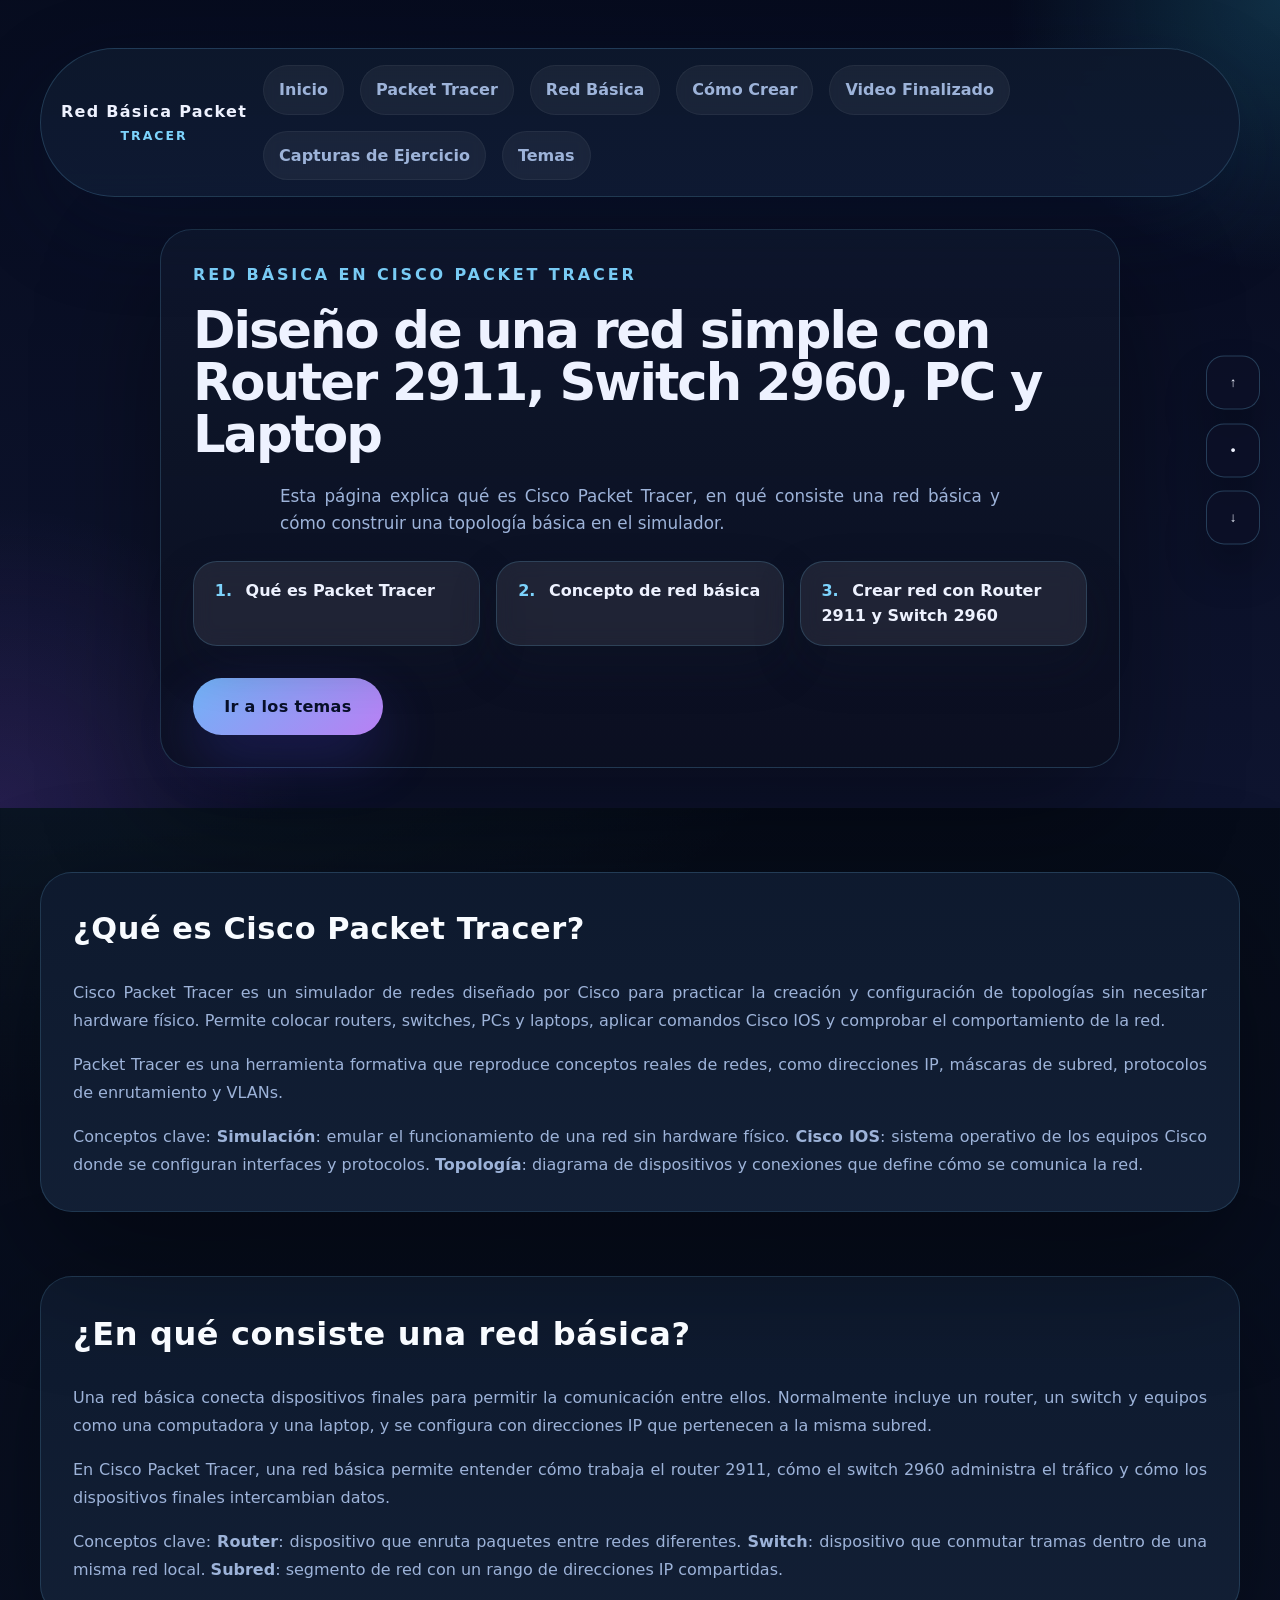
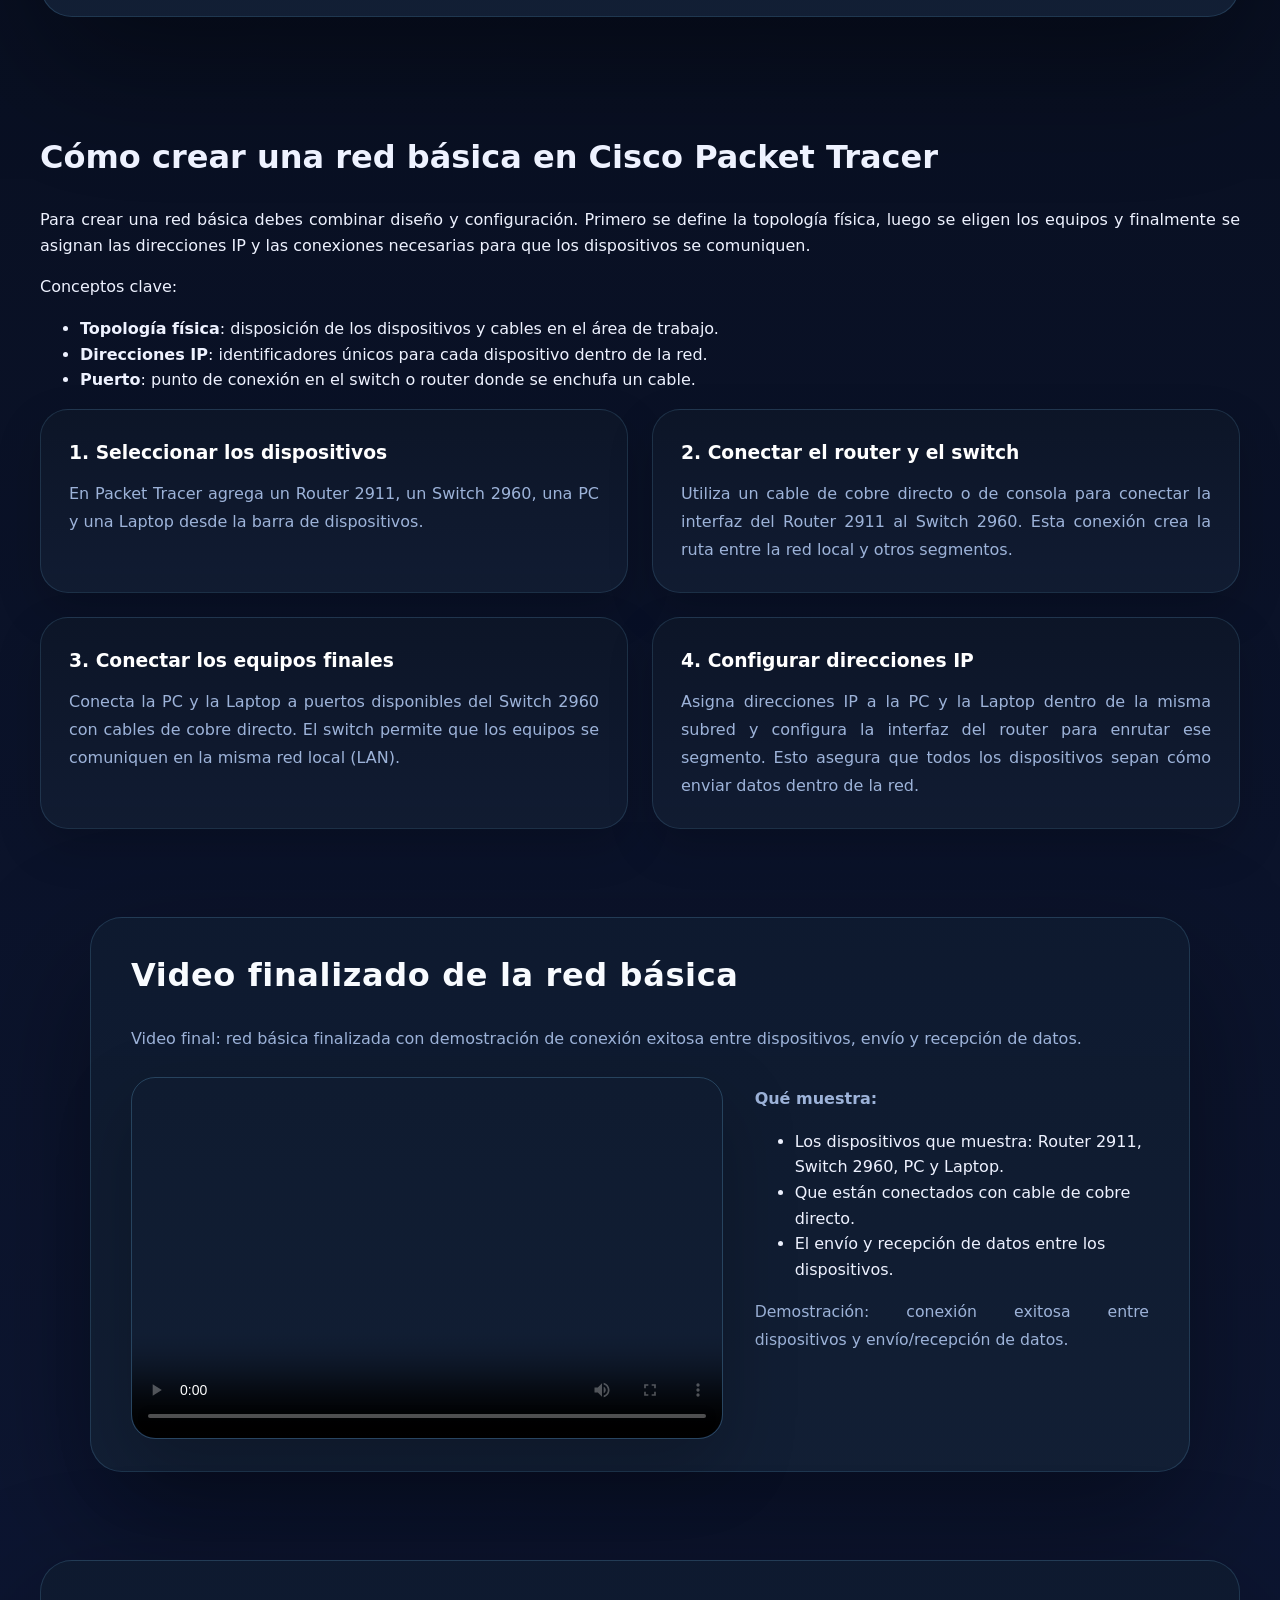
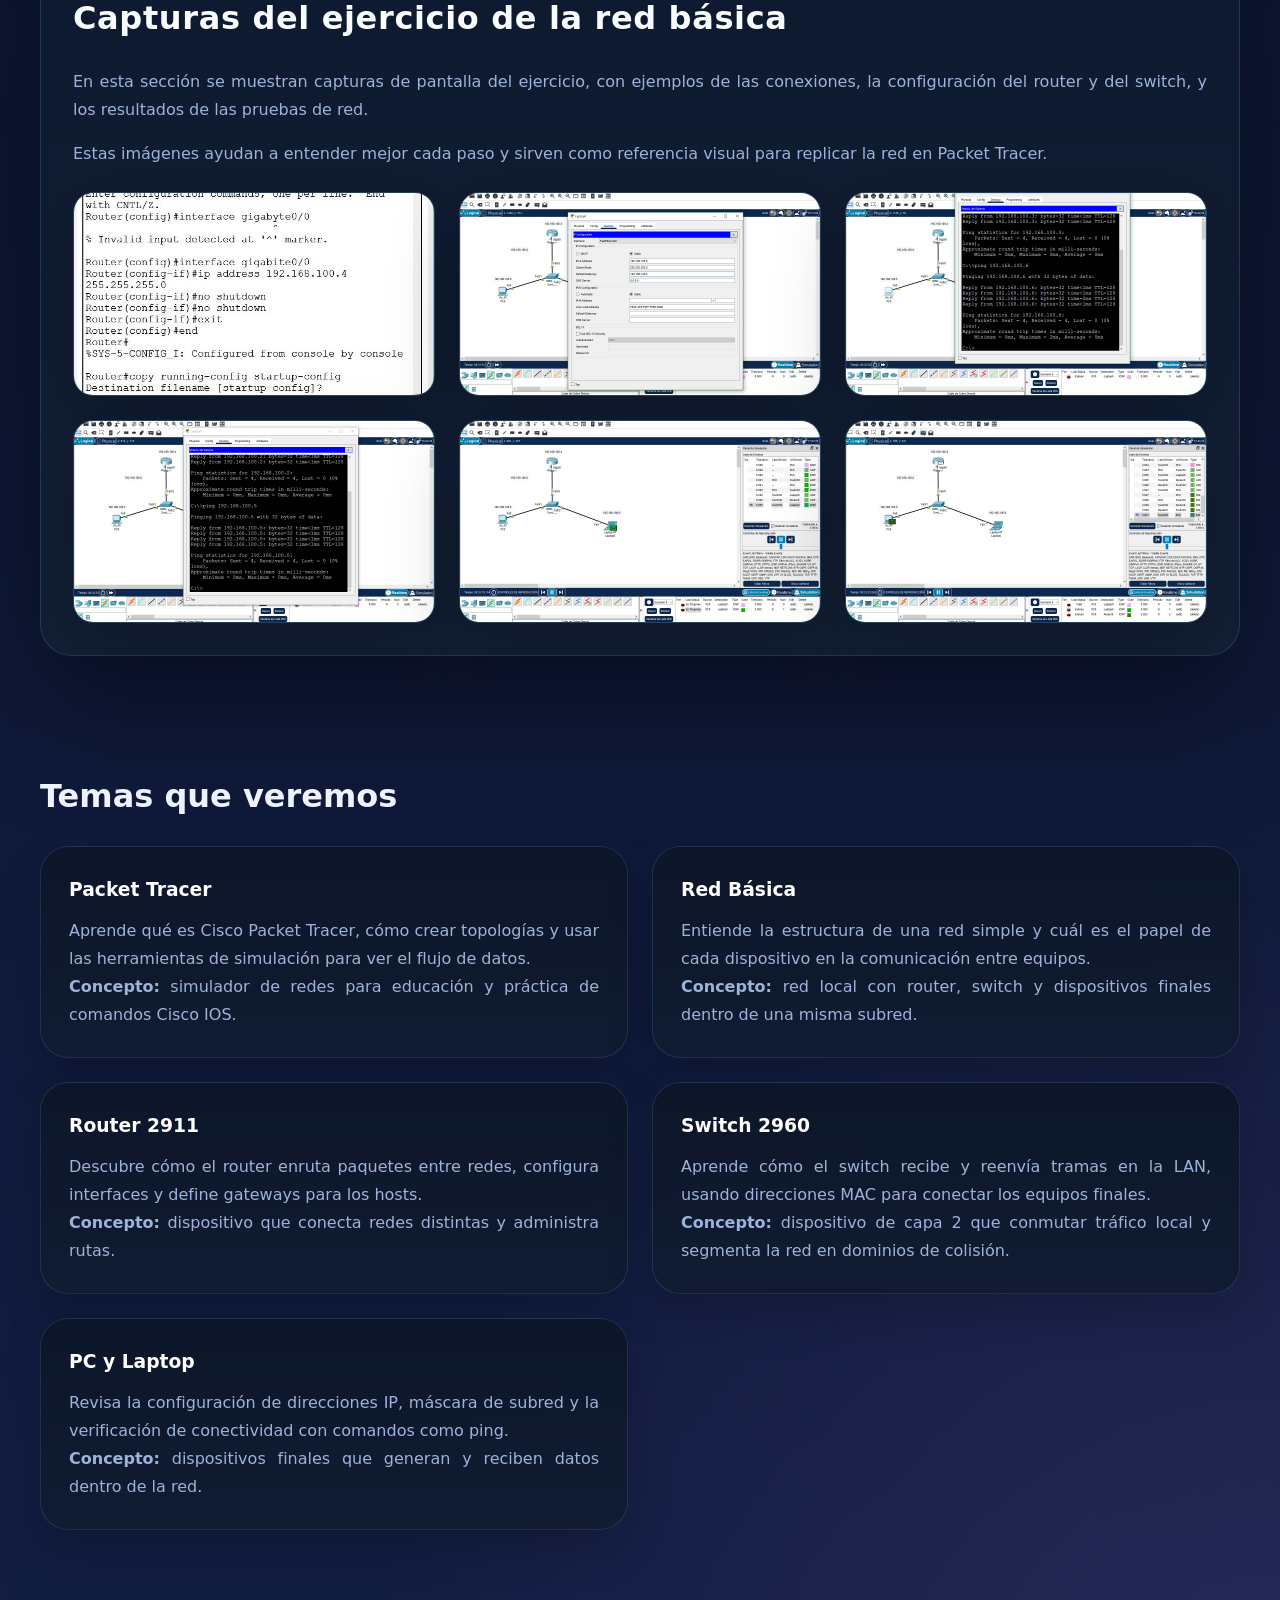
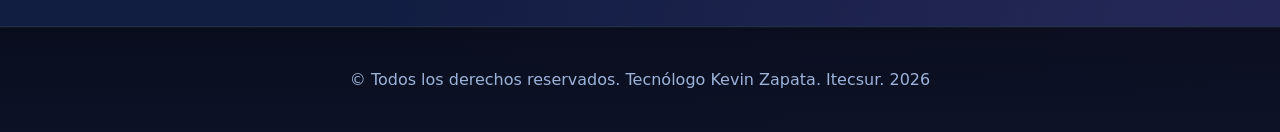
==== commit 96ab727e: "cambio" ====
--- a/index.html
+++ b/index.html
@@ -93,7 +93,7 @@
         <p>Video final: red básica finalizada con demostración de conexión exitosa entre dispositivos, envío y recepción de datos.</p>
         <div class="media-card">
           <div class="video-wrapper video-medium">
-            <video controls preload="metadata" src="Video/1er-Red-Basica.mp4" poster="Video/1er-Red-Basica.mp4" title="Red básica - demostración de conectividad">
+            <video controls preload="metadata" src="Video/1er Red Básica.mp4" poster="Video/1er Red Básica.mp4" title="Red básica - demostración de conectividad">
               Lo sentimos, tu navegador no soporta videos HTML5.
             </video>
           </div>
@@ -116,12 +116,12 @@
         <p>En esta sección se muestran capturas de pantalla del ejercicio, con ejemplos de las conexiones, la configuración del router y del switch, y los resultados de las pruebas de red.</p>
         <p>Estas imágenes ayudan a entender mejor cada paso y sirven como referencia visual para replicar la red en Packet Tracer.</p>
         <div class="captures-grid">
-          <a class="capture-link" href="Capturas/1.jpg"><img src="Capturas/1.jpg" alt="Captura 1 de la red básica" loading="lazy"></a>
-          <a class="capture-link" href="Capturas/2.jpg"><img src="Capturas/2.jpg" alt="Captura 2 de la red básica" loading="lazy"></a>
-          <a class="capture-link" href="Capturas/3.jpg"><img src="Capturas/3.jpg" alt="Captura 3 de la red básica" loading="lazy"></a>
-          <a class="capture-link" href="Capturas/4.jpg"><img src="Capturas/4.jpg" alt="Captura 4 de la red básica" loading="lazy"></a>
-          <a class="capture-link" href="Capturas/5.jpg"><img src="Capturas/5.jpg" alt="Captura 5 de la red básica" loading="lazy"></a>
-          <a class="capture-link" href="Capturas/6.jpg"><img src="Capturas/6.jpg" alt="Captura 6 de la red básica" loading="lazy"></a>
+          <a class="capture-link" href="Capturas/1.jpeg"><img src="Capturas/1.jpeg" alt="Captura 1 de la red básica" loading="lazy"></a>
+          <a class="capture-link" href="Capturas/2.jpeg"><img src="Capturas/2.jpeg" alt="Captura 2 de la red básica" loading="lazy"></a>
+          <a class="capture-link" href="Capturas/3.jpeg"><img src="Capturas/3.jpeg" alt="Captura 3 de la red básica" loading="lazy"></a>
+          <a class="capture-link" href="Capturas/4.jpeg"><img src="Capturas/4.jpeg" alt="Captura 4 de la red básica" loading="lazy"></a>
+          <a class="capture-link" href="Capturas/5.jpeg"><img src="Capturas/5.jpeg" alt="Captura 5 de la red básica" loading="lazy"></a>
+          <a class="capture-link" href="Capturas/6.jpeg"><img src="Capturas/6.jpeg" alt="Captura 6 de la red básica" loading="lazy"></a>
         </div>
       </div>
     </section>
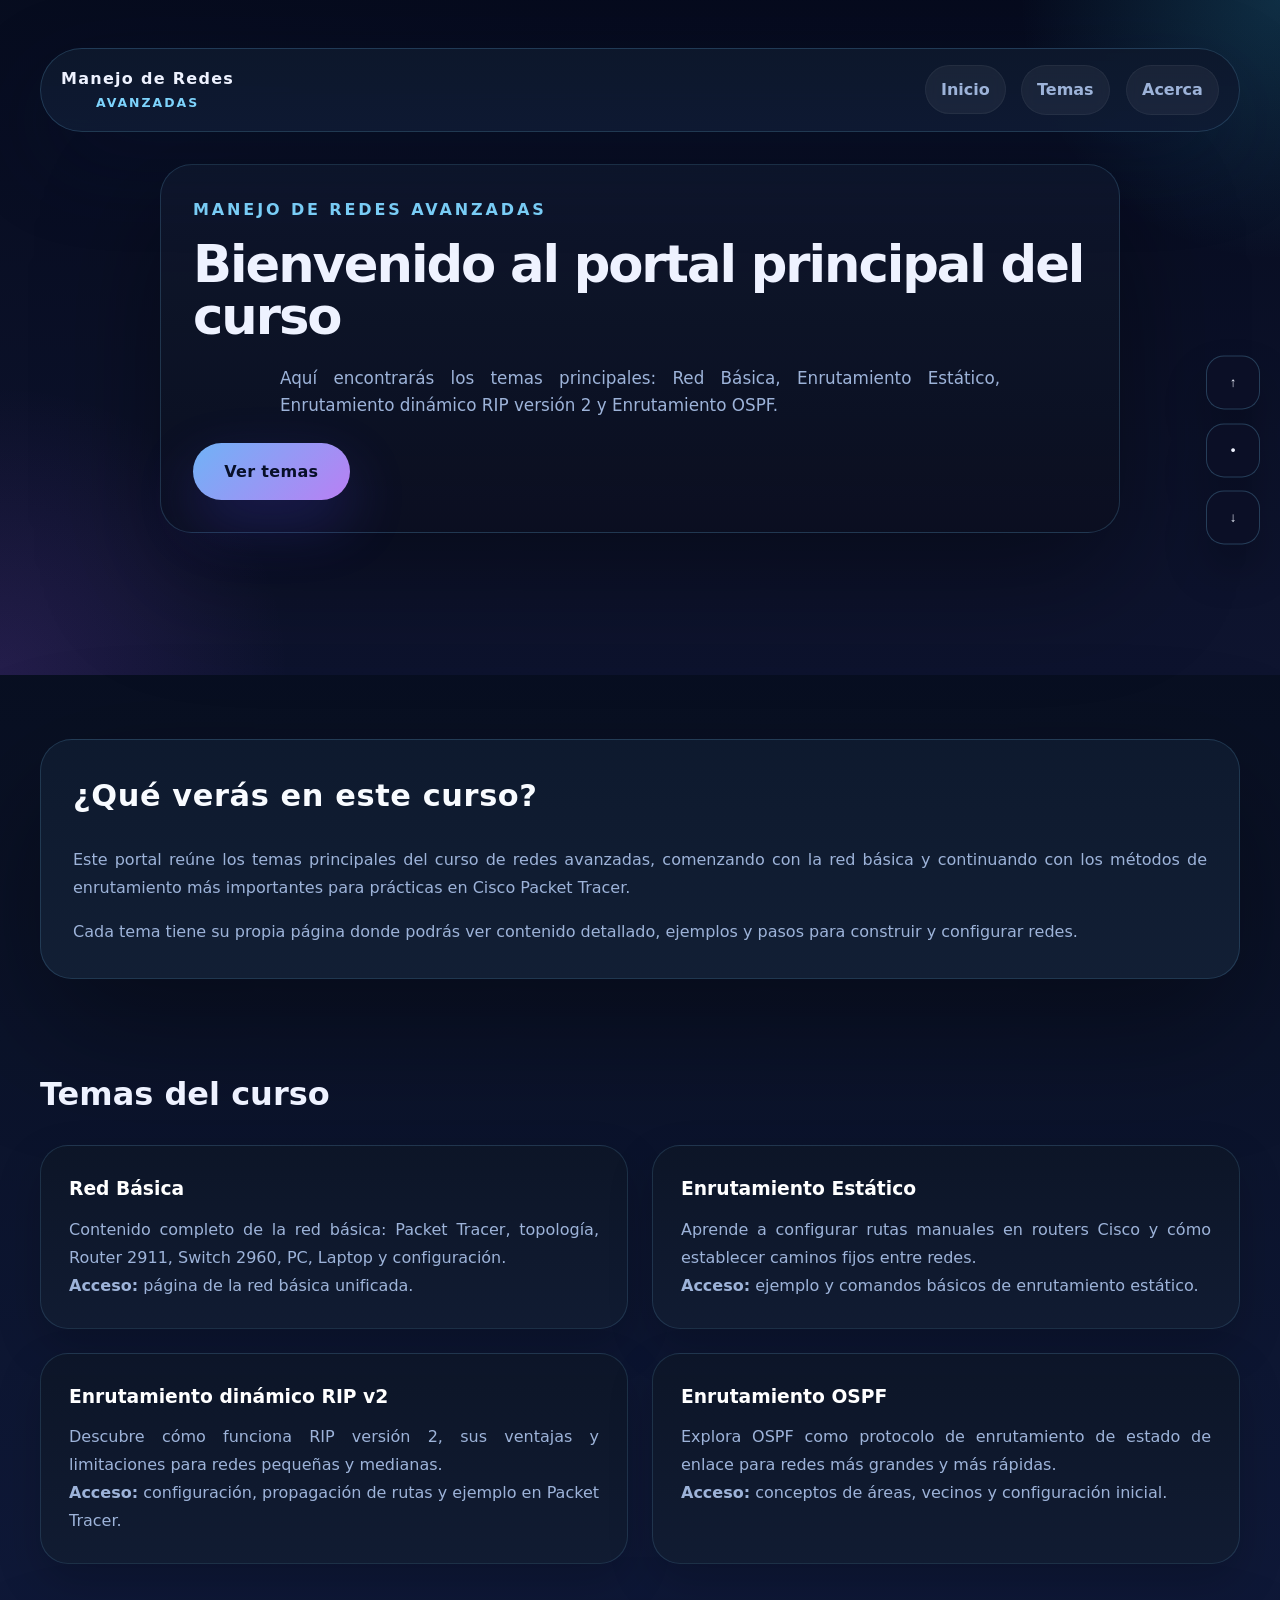
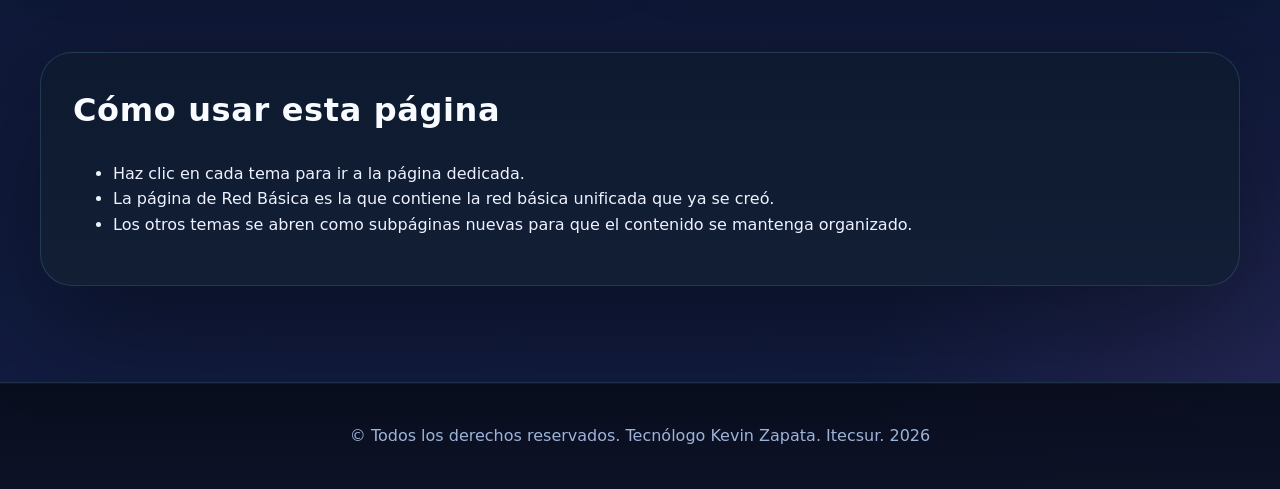
==== commit 6178e1c6: "Cambios" ====
--- a/index.html
+++ b/index.html
@@ -3,157 +3,70 @@
 <head>
   <meta charset="UTF-8">
   <meta name="viewport" content="width=device-width, initial-scale=1.0">
-  <title>Red Básica en Cisco Packet Tracer</title>
+  <title>Manejo de Redes Avanzadas</title>
   <link rel="stylesheet" href="styles.css">
 </head>
 <body>
   <header class="hero" id="inicio">
     <nav class="nav">
-      <a class="logo" href="index.html">Red Básica Packet <span class="logo__tracer">Tracer</span></a>
+      <a class="logo" href="#inicio">Manejo de Redes <span class="logo__tracer">Avanzadas</span></a>
       <ul class="nav__list">
-        <li><a class="nav__link" href="index.html">Inicio</a></li>
-        <li><a class="nav__link" href="packet-tracer.html">Packet Tracer</a></li>
-        <li><a class="nav__link" href="red-basica.html">Red Básica</a></li>
-        <li><a class="nav__link" href="crear-red.html">Cómo Crear</a></li>
-        <li><a class="nav__link" href="index.html#video">Video Finalizado</a></li>
-        <li><a class="nav__link" href="index.html#capturas">Capturas de Ejercicio</a></li>
-        <li><a class="nav__link" href="index.html#temas">Temas</a></li>
+        <li><a class="nav__link" href="#inicio">Inicio</a></li>
+        <li><a class="nav__link" href="#temas">Temas</a></li>
+        <li><a class="nav__link" href="#acerca">Acerca</a></li>
       </ul>
     </nav>
     <div class="hero__content">
-      <p class="hero__eyebrow">Red Básica en Cisco Packet Tracer</p>
-      <h1 class="hero__title">Diseño de una red simple con Router 2911, Switch 2960, PC y Laptop</h1>
-      <p class="hero__subtitle">Esta página explica qué es Cisco Packet Tracer, en qué consiste una red básica y cómo construir una topología básica en el simulador.</p>
-      <div class="hero__summary">
-        <div class="hero__summary-card"><strong>1.</strong> Qué es Packet Tracer</div>
-        <div class="hero__summary-card"><strong>2.</strong> Concepto de red básica</div>
-        <div class="hero__summary-card"><strong>3.</strong> Crear red con Router 2911 y Switch 2960</div>
-      </div>
-      <a class="button" href="#packet-tracer">Ir a los temas</a>
+      <p class="hero__eyebrow">Manejo de Redes Avanzadas</p>
+      <h1 class="hero__title">Bienvenido al portal principal del curso</h1>
+      <p class="hero__subtitle">Aquí encontrarás los temas principales: Red Básica, Enrutamiento Estático, Enrutamiento dinámico RIP versión 2 y Enrutamiento OSPF.</p>
+      <a class="button" href="#temas">Ver temas</a>
     </div>
   </header>
 
   <main class="container">
-    <section class="section section--intro" id="packet-tracer">
+    <section class="section section--intro" id="acerca">
       <div class="card">
-        <h2>¿Qué es Cisco Packet Tracer?</h2>
-        <p>Cisco Packet Tracer es un simulador de redes diseñado por Cisco para practicar la creación y configuración de topologías sin necesitar hardware físico. Permite colocar routers, switches, PCs y laptops, aplicar comandos Cisco IOS y comprobar el comportamiento de la red.</p>
-        <p>Packet Tracer es una herramienta formativa que reproduce conceptos reales de redes, como direcciones IP, máscaras de subred, protocolos de enrutamiento y VLANs.</p>
-        <p>Conceptos clave:
-          <strong>Simulación</strong>: emular el funcionamiento de una red sin hardware físico.
-          <strong>Cisco IOS</strong>: sistema operativo de los equipos Cisco donde se configuran interfaces y protocolos.
-          <strong>Topología</strong>: diagrama de dispositivos y conexiones que define cómo se comunica la red.</p>
+        <h2>¿Qué verás en este curso?</h2>
+        <p>Este portal reúne los temas principales del curso de redes avanzadas, comenzando con la red básica y continuando con los métodos de enrutamiento más importantes para prácticas en Cisco Packet Tracer.</p>
+        <p>Cada tema tiene su propia página donde podrás ver contenido detallado, ejemplos y pasos para construir y configurar redes.</p>
       </div>
     </section>
 
-    <section class="section section--topic" id="red-basica">
-      <div class="card">
-        <h2>¿En qué consiste una red básica?</h2>
-        <p>Una red básica conecta dispositivos finales para permitir la comunicación entre ellos. Normalmente incluye un router, un switch y equipos como una computadora y una laptop, y se configura con direcciones IP que pertenecen a la misma subred.</p>
-        <p>En Cisco Packet Tracer, una red básica permite entender cómo trabaja el router 2911, cómo el switch 2960 administra el tráfico y cómo los dispositivos finales intercambian datos.</p>
-        <p>Conceptos clave:
-          <strong>Router</strong>: dispositivo que enruta paquetes entre redes diferentes.
-          <strong>Switch</strong>: dispositivo que conmutar tramas dentro de una misma red local.
-          <strong>Subred</strong>: segmento de red con un rango de direcciones IP compartidas.</p>
+    <section class="section section--topics" id="temas">
+      <h2>Temas del curso</h2>
+      <div class="grid">
+        <a class="topic-card" href="red-basica.html">
+          <h3>Red Básica</h3>
+          <p>Contenido completo de la red básica: Packet Tracer, topología, Router 2911, Switch 2960, PC, Laptop y configuración.</p>
+          <p><strong>Acceso:</strong> página de la red básica unificada.</p>
+        </a>
+        <a class="topic-card" href="enrutamiento-estatico.html">
+          <h3>Enrutamiento Estático</h3>
+          <p>Aprende a configurar rutas manuales en routers Cisco y cómo establecer caminos fijos entre redes.</p>
+          <p><strong>Acceso:</strong> ejemplo y comandos básicos de enrutamiento estático.</p>
+        </a>
+        <a class="topic-card" href="enrutamiento-rip2.html">
+          <h3>Enrutamiento dinámico RIP v2</h3>
+          <p>Descubre cómo funciona RIP versión 2, sus ventajas y limitaciones para redes pequeñas y medianas.</p>
+          <p><strong>Acceso:</strong> configuración, propagación de rutas y ejemplo en Packet Tracer.</p>
+        </a>
+        <a class="topic-card" href="enrutamiento-ospf.html">
+          <h3>Enrutamiento OSPF</h3>
+          <p>Explora OSPF como protocolo de enrutamiento de estado de enlace para redes más grandes y más rápidas.</p>
+          <p><strong>Acceso:</strong> conceptos de áreas, vecinos y configuración inicial.</p>
+        </a>
       </div>
     </section>
 
-    <section class="section section--topic" id="crear-red">
-      <h2>Cómo crear una red básica en Cisco Packet Tracer</h2>
-      <p>Para crear una red básica debes combinar diseño y configuración. Primero se define la topología física, luego se eligen los equipos y finalmente se asignan las direcciones IP y las conexiones necesarias para que los dispositivos se comuniquen.</p>
-      <p>Conceptos clave:</p>
-      <ul>
-        <li><strong>Topología física</strong>: disposición de los dispositivos y cables en el área de trabajo.</li>
-        <li><strong>Direcciones IP</strong>: identificadores únicos para cada dispositivo dentro de la red.</li>
-        <li><strong>Puerto</strong>: punto de conexión en el switch o router donde se enchufa un cable.</li>
-      </ul>
-      <div class="grid">
-        <article class="topic-card">
-          <h3>1. Seleccionar los dispositivos</h3>
-          <p>En Packet Tracer agrega un Router 2911, un Switch 2960, una PC y una Laptop desde la barra de dispositivos.</p>
-        </article>
-        <article class="topic-card">
-          <h3>2. Conectar el router y el switch</h3>
-          <p>Utiliza un cable de cobre directo o de consola para conectar la interfaz del Router 2911 al Switch 2960. Esta conexión crea la ruta entre la red local y otros segmentos.</p>
-        </article>
-        <article class="topic-card">
-          <h3>3. Conectar los equipos finales</h3>
-          <p>Conecta la PC y la Laptop a puertos disponibles del Switch 2960 con cables de cobre directo. El switch permite que los equipos se comuniquen en la misma red local (LAN).</p>
-        </article>
-        <article class="topic-card">
-          <h3>4. Configurar direcciones IP</h3>
-          <p>Asigna direcciones IP a la PC y la Laptop dentro de la misma subred y configura la interfaz del router para enrutar ese segmento. Esto asegura que todos los dispositivos sepan cómo enviar datos dentro de la red.</p>
-        </article>
-      </div>
-    </section>
-
-    <section class="section section--topic" id="video">
-      <div class="card card--media">
-        <h2>Video finalizado de la red básica</h2>
-        <p>Video final: red básica finalizada con demostración de conexión exitosa entre dispositivos, envío y recepción de datos.</p>
-        <div class="media-card">
-          <div class="video-wrapper video-medium">
-            <video controls preload="metadata" src="Video/1er Red Básica.mp4" poster="Video/1er Red Básica.mp4" title="Red básica - demostración de conectividad">
-              Lo sentimos, tu navegador no soporta videos HTML5.
-            </video>
-          </div>
-          <div class="media-info">
-            <p><strong>Qué muestra:</strong></p>
-            <ul>
-              <li>Los dispositivos que muestra: Router 2911, Switch 2960, PC y Laptop.</li>
-              <li>Que están conectados con cable de cobre directo.</li>
-              <li>El envío y recepción de datos entre los dispositivos.</li>
-            </ul>
-            <p class="media-caption">Demostración: conexión exitosa entre dispositivos y envío/recepción de datos.</p>
-          </div>
-        </div>
-      </div>
-    </section>
-
-    <section class="section section--topic" id="capturas">
+    <section class="section section--topic">
       <div class="card">
-        <h2>Capturas del ejercicio de la red básica</h2>
-        <p>En esta sección se muestran capturas de pantalla del ejercicio, con ejemplos de las conexiones, la configuración del router y del switch, y los resultados de las pruebas de red.</p>
-        <p>Estas imágenes ayudan a entender mejor cada paso y sirven como referencia visual para replicar la red en Packet Tracer.</p>
-        <div class="captures-grid">
-          <a class="capture-link" href="Capturas/1.jpeg"><img src="Capturas/1.jpeg" alt="Captura 1 de la red básica" loading="lazy"></a>
-          <a class="capture-link" href="Capturas/2.jpeg"><img src="Capturas/2.jpeg" alt="Captura 2 de la red básica" loading="lazy"></a>
-          <a class="capture-link" href="Capturas/3.jpeg"><img src="Capturas/3.jpeg" alt="Captura 3 de la red básica" loading="lazy"></a>
-          <a class="capture-link" href="Capturas/4.jpeg"><img src="Capturas/4.jpeg" alt="Captura 4 de la red básica" loading="lazy"></a>
-          <a class="capture-link" href="Capturas/5.jpeg"><img src="Capturas/5.jpeg" alt="Captura 5 de la red básica" loading="lazy"></a>
-          <a class="capture-link" href="Capturas/6.jpeg"><img src="Capturas/6.jpeg" alt="Captura 6 de la red básica" loading="lazy"></a>
-        </div>
-      </div>
-    </section>
-
-    <section id="temas" class="section section--topics">
-      <h2>Temas que veremos</h2>
-      <div class="grid">
-        <a class="topic-card" href="packet-tracer.html">
-          <h3>Packet Tracer</h3>
-          <p>Aprende qué es Cisco Packet Tracer, cómo crear topologías y usar las herramientas de simulación para ver el flujo de datos.</p>
-          <p><strong>Concepto:</strong> simulador de redes para educación y práctica de comandos Cisco IOS.</p>
-        </a>
-        <a class="topic-card" href="red-basica.html">
-          <h3>Red Básica</h3>
-          <p>Entiende la estructura de una red simple y cuál es el papel de cada dispositivo en la comunicación entre equipos.</p>
-          <p><strong>Concepto:</strong> red local con router, switch y dispositivos finales dentro de una misma subred.</p>
-        </a>
-        <a class="topic-card" href="router-2911.html">
-          <h3>Router 2911</h3>
-          <p>Descubre cómo el router enruta paquetes entre redes, configura interfaces y define gateways para los hosts.</p>
-          <p><strong>Concepto:</strong> dispositivo que conecta redes distintas y administra rutas.</p>
-        </a>
-        <a class="topic-card" href="switch-2960.html">
-          <h3>Switch 2960</h3>
-          <p>Aprende cómo el switch recibe y reenvía tramas en la LAN, usando direcciones MAC para conectar los equipos finales.</p>
-          <p><strong>Concepto:</strong> dispositivo de capa 2 que conmutar tráfico local y segmenta la red en dominios de colisión.</p>
-        </a>
-        <a class="topic-card" href="pc-laptop.html">
-          <h3>PC y Laptop</h3>
-          <p>Revisa la configuración de direcciones IP, máscara de subred y la verificación de conectividad con comandos como ping.</p>
-          <p><strong>Concepto:</strong> dispositivos finales que generan y reciben datos dentro de la red.</p>
-        </a>
+        <h2>Cómo usar esta página</h2>
+        <ul>
+          <li>Haz clic en cada tema para ir a la página dedicada.</li>
+          <li>La página de Red Básica es la que contiene la red básica unificada que ya se creó.</li>
+          <li>Los otros temas se abren como subpáginas nuevas para que el contenido se mantenga organizado.</li>
+        </ul>
       </div>
     </section>
   </main>
@@ -166,50 +79,6 @@
     <button type="button" data-target="middle" title="Ir a la mitad">•</button>
     <button type="button" data-target="bottom" title="Ir al final">↓</button>
   </div>
-  <!-- Lightbox para ver capturas en tamaño grande -->
-  <div id="lightbox" class="lightbox hidden" aria-hidden="true">
-    <button class="lightbox-close" aria-label="Cerrar">✕</button>
-    <img src="" alt="" class="lightbox-img">
-  </div>
-
-  <script>
-    (function(){
-      const lightbox = document.getElementById('lightbox');
-      const lightboxImg = lightbox.querySelector('.lightbox-img');
-      const closeBtn = lightbox.querySelector('.lightbox-close');
-
-      function openLightbox(src, alt){
-        lightboxImg.src = src;
-        lightboxImg.alt = alt || '';
-        lightbox.classList.remove('hidden');
-        lightbox.setAttribute('aria-hidden', 'false');
-        document.body.style.overflow = 'hidden';
-      }
-
-      function closeLightbox(){
-        lightbox.classList.add('hidden');
-        lightbox.setAttribute('aria-hidden', 'true');
-        lightboxImg.src = '';
-        document.body.style.overflow = '';
-      }
-
-      document.querySelectorAll('.capture-link').forEach(link => {
-        link.addEventListener('click', function(e){
-          e.preventDefault();
-          const img = this.querySelector('img');
-          openLightbox(link.href, img.alt);
-        });
-      });
-
-      closeBtn.addEventListener('click', closeLightbox);
-      lightbox.addEventListener('click', function(e){
-        if(e.target === lightbox) closeLightbox();
-      });
-      document.addEventListener('keydown', function(e){
-        if(e.key === 'Escape' && !lightbox.classList.contains('hidden')) closeLightbox();
-      });
-    })();
-  </script>
   <script src="scripts.js"></script>
 </body>
 </html>
